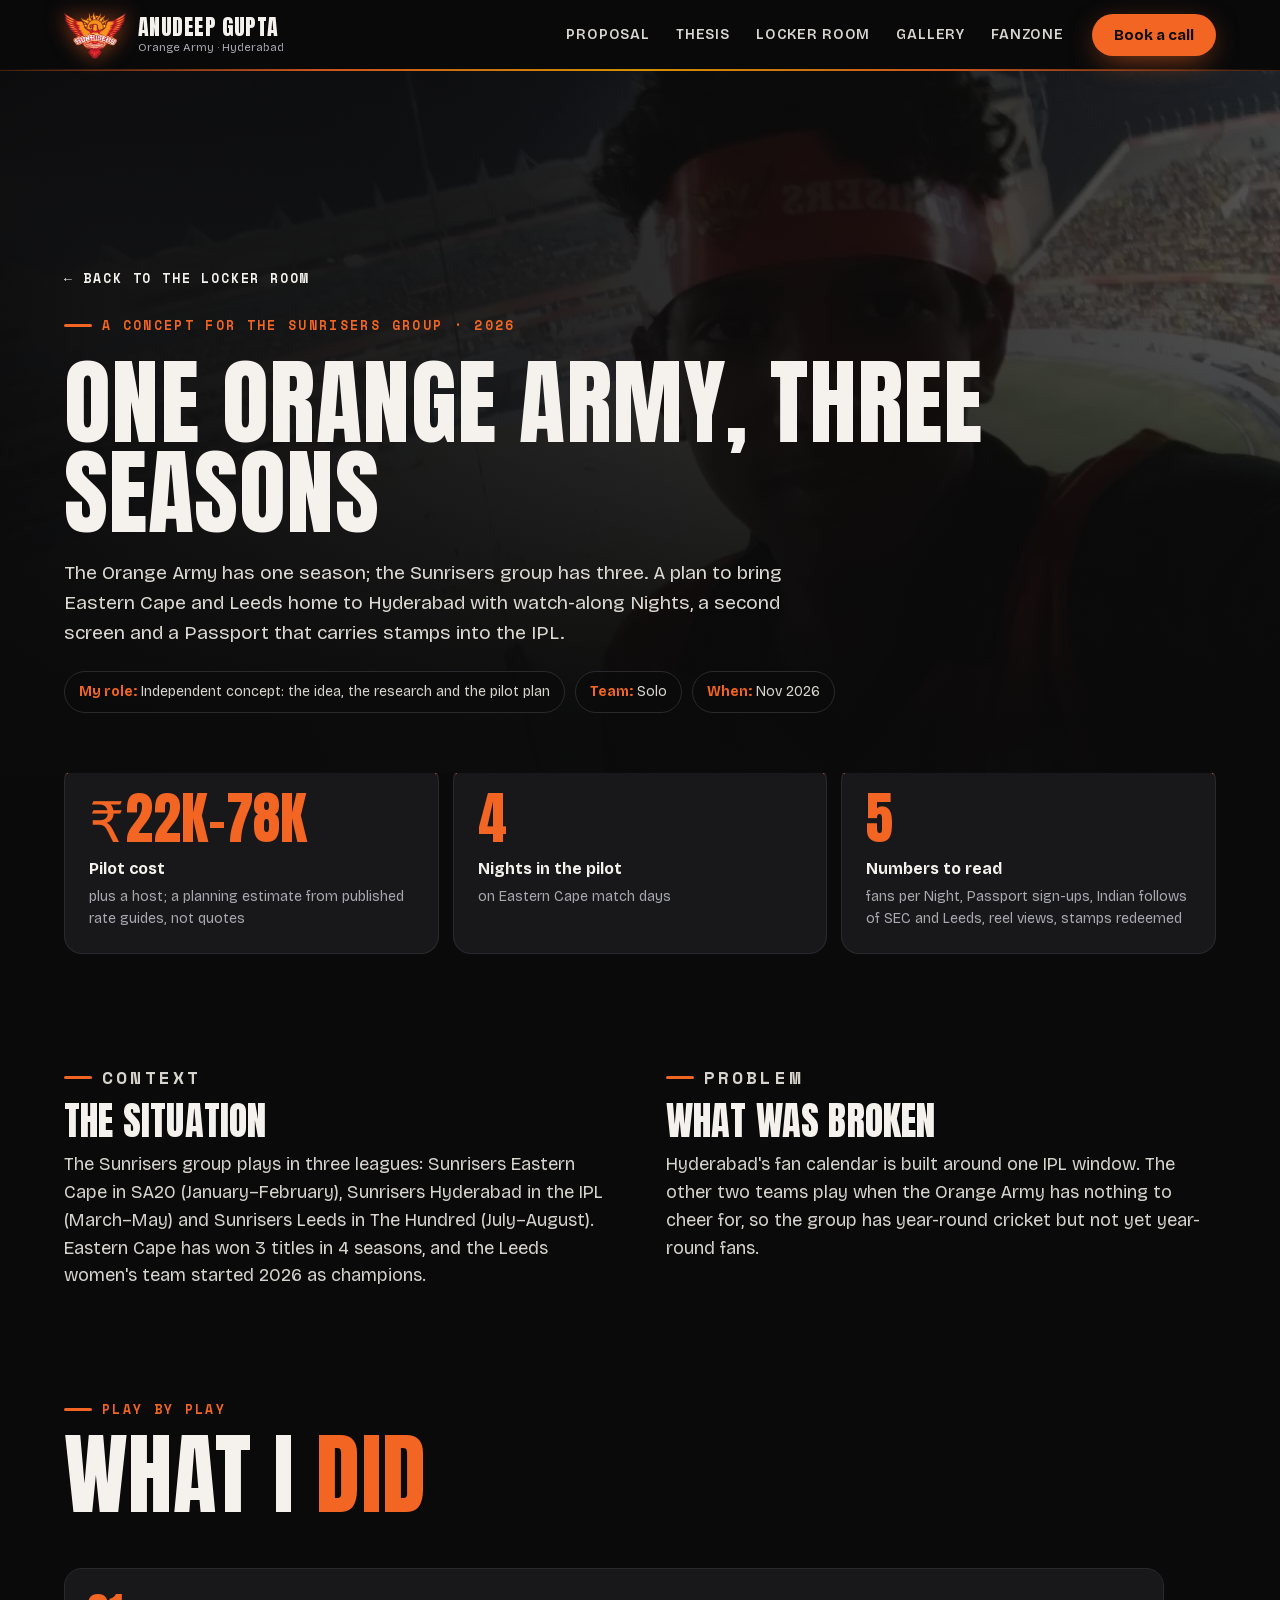
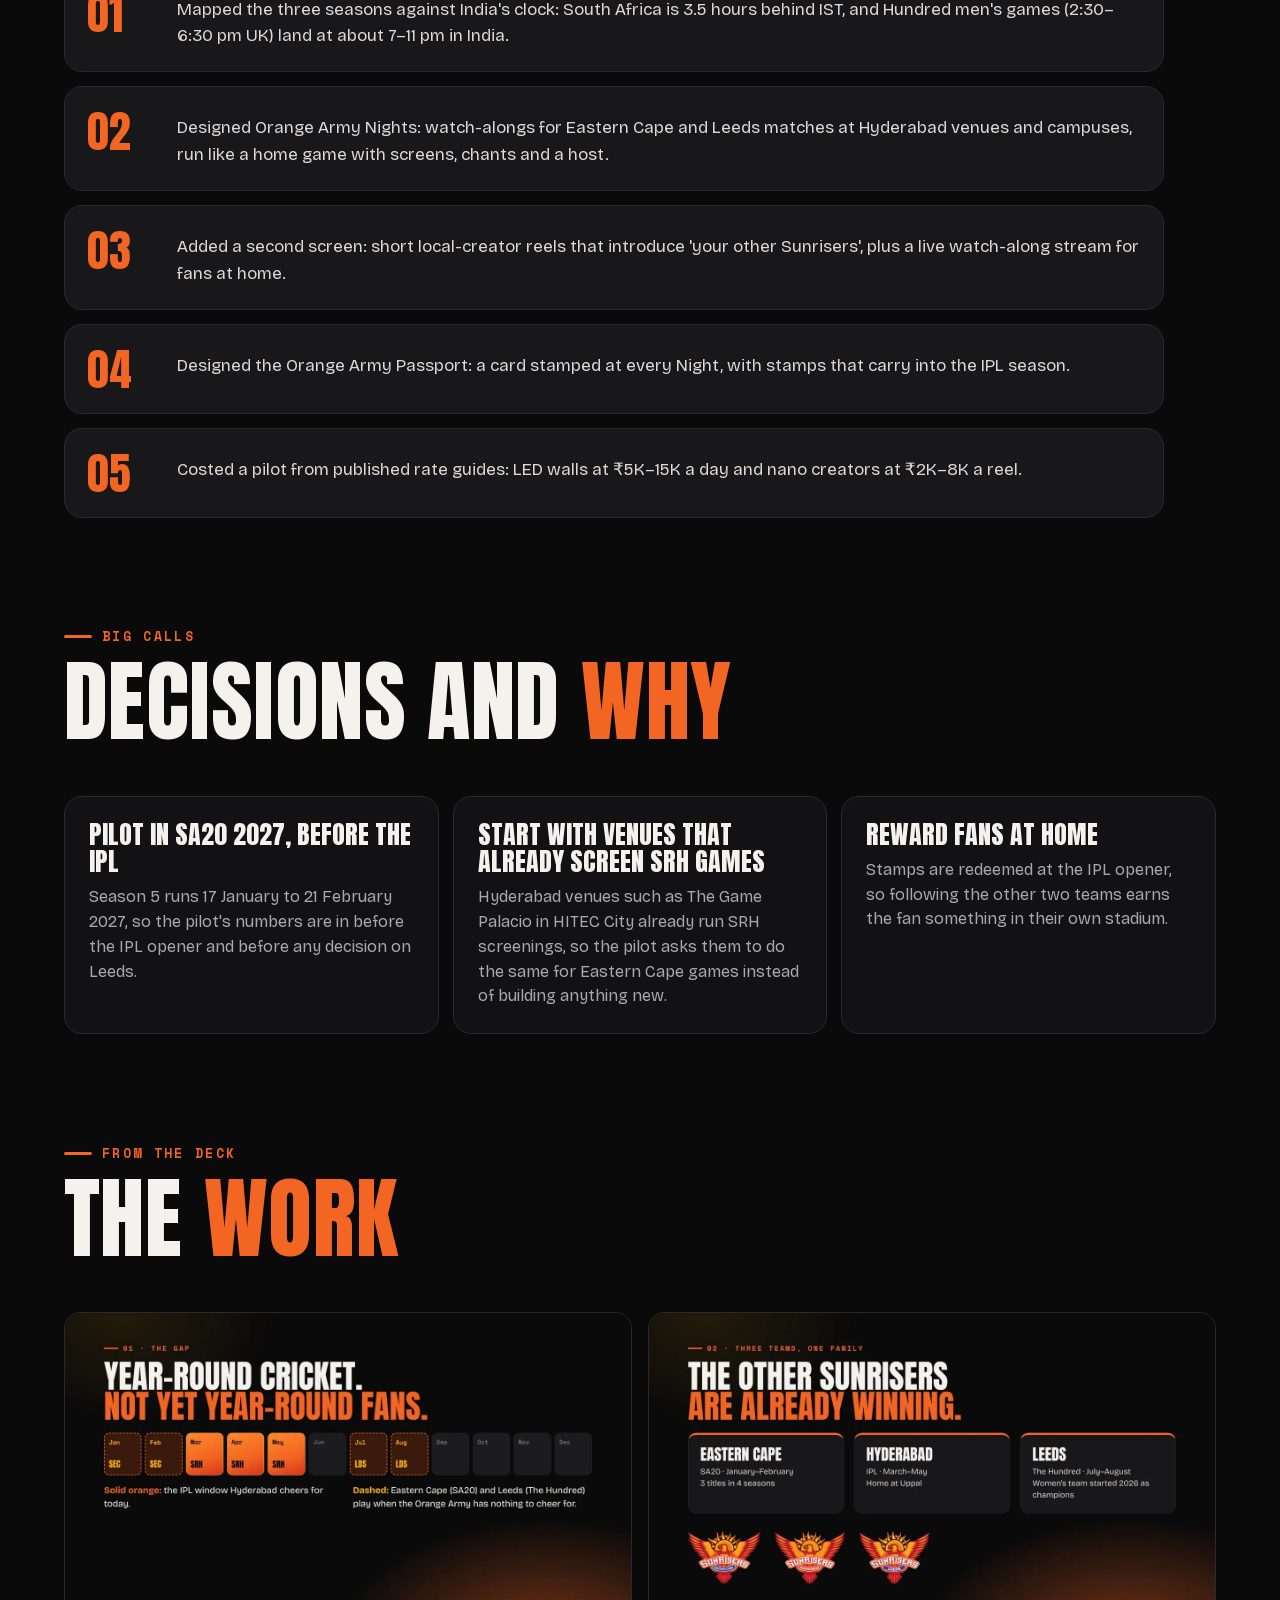
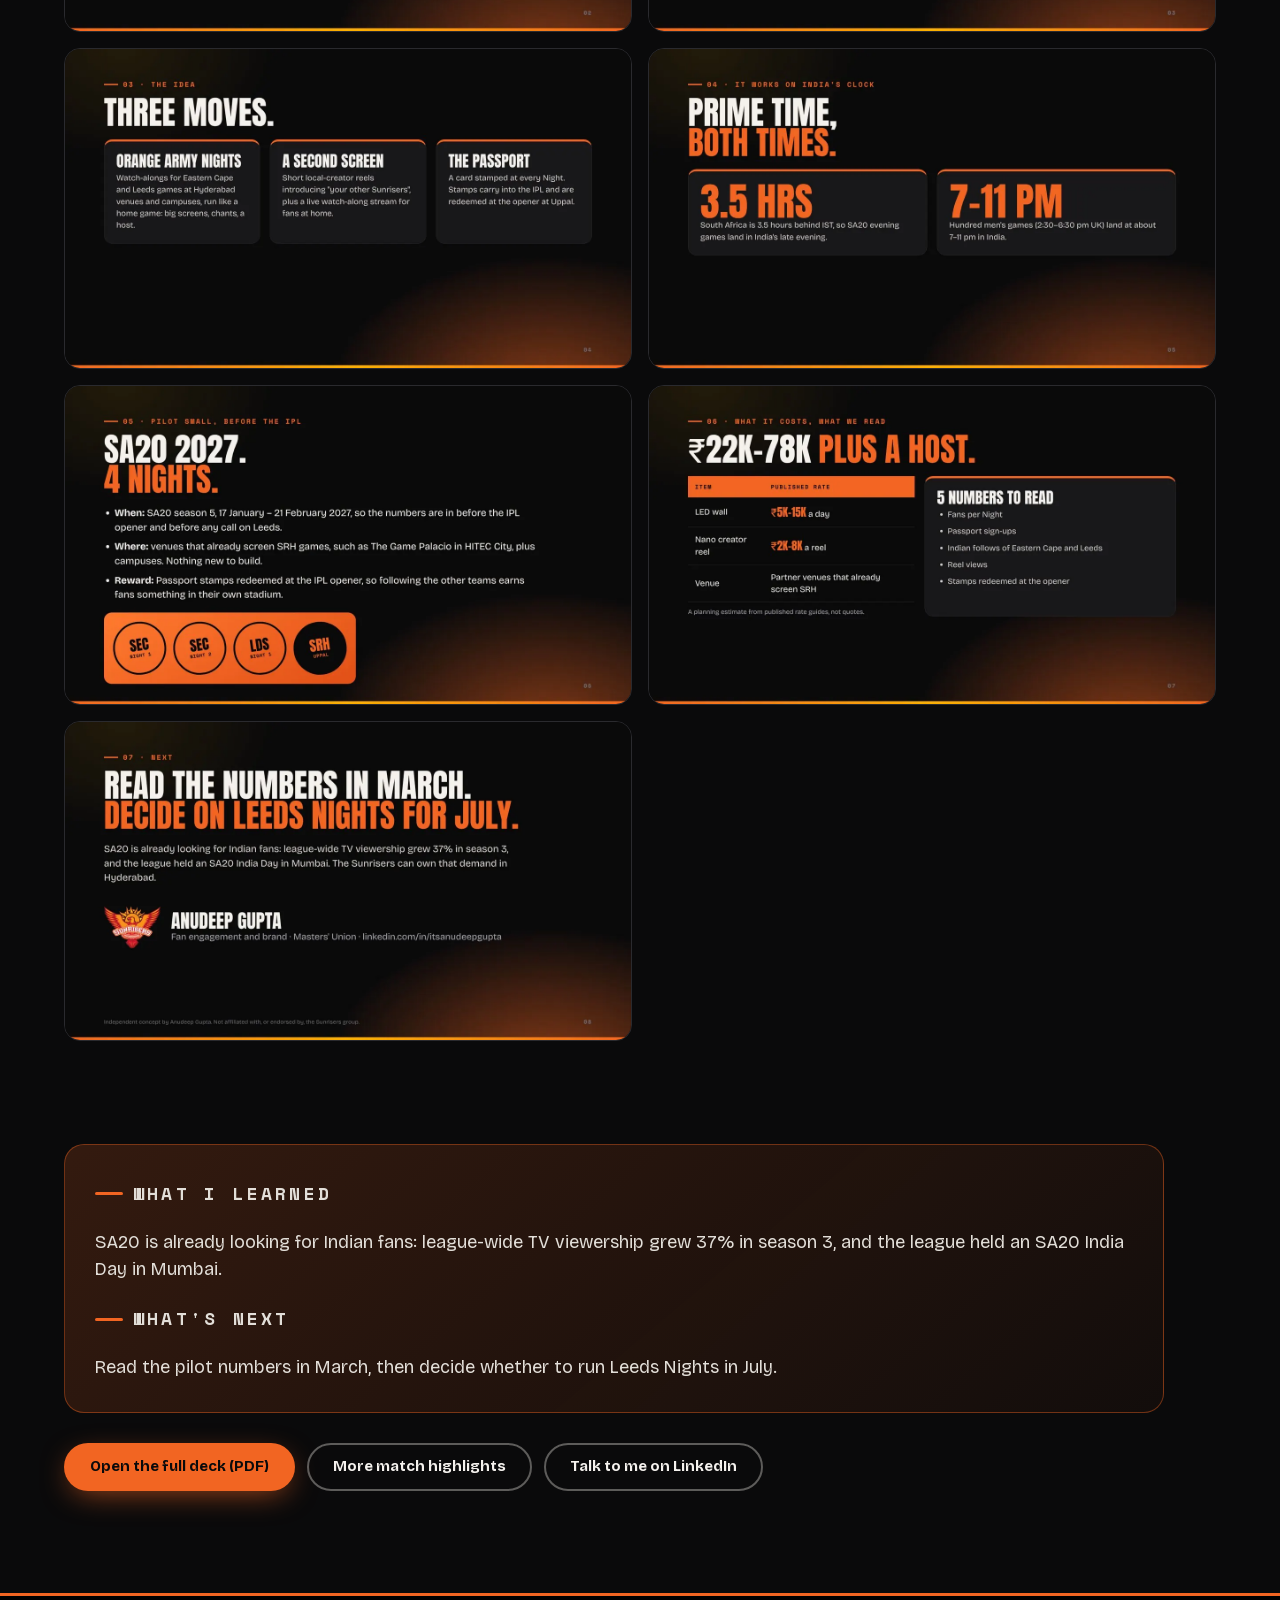
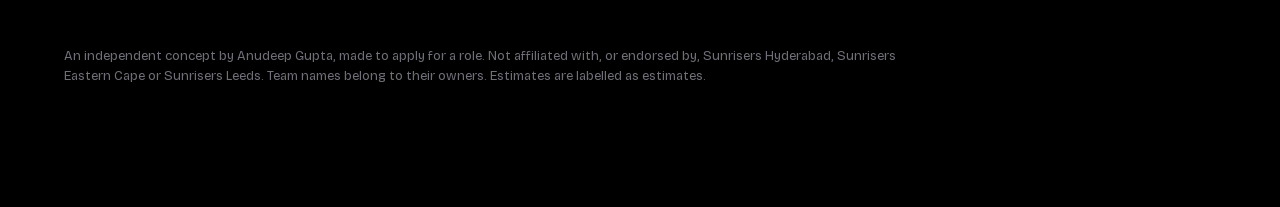
==== srh/case.html @ 2744fe69 "Gallery: crop NIVIA photo; locker plates Intern gigs, Certs, Ventures Co-Authored-By: Claude Opus 5." ====
<!doctype html>
<html lang="en">
<head>
<meta charset="utf-8">
<meta name="viewport" content="width=device-width, initial-scale=1">
<title>Case · Anudeep Gupta</title>
<meta name="robots" content="noindex, nofollow">
<link rel="icon" href="media/logos/favicon.ico" sizes="any">
<link rel="icon" type="image/png" sizes="32x32" href="media/logos/favicon-32.png">
<link rel="apple-touch-icon" href="media/logos/apple-touch-icon.png">
<meta name="theme-color" content="#0a0a0b">
<link rel="preload" href="fonts/anton-latin.woff2" as="font" type="font/woff2" crossorigin>
<link rel="stylesheet" href="fonts/fonts.css">
<link rel="stylesheet" href="v3.css?v=1795715546">
<style>
.c-hero{position:relative;min-height:78svh;display:flex;align-items:flex-end;padding:120px var(--pad) 60px;overflow:hidden;isolation:isolate}
.c-hero-img{position:absolute;inset:0;z-index:-2}
.c-hero-img img{width:100%;height:100%;object-fit:cover}
.c-hero::before{content:"";position:absolute;inset:0;z-index:-1;background:linear-gradient(180deg,rgba(10,10,11,.55),rgba(10,10,11,.6) 40%,rgba(10,10,11,.97) 92%),linear-gradient(90deg,rgba(10,10,11,.95),rgba(10,10,11,.6) 60%,rgba(10,10,11,.3))}
.c-back{display:flex;width:max-content;align-items:center;gap:8px;margin-bottom:24px;font:700 13px/1 var(--mono);letter-spacing:.14em;text-transform:uppercase;color:var(--tx);text-decoration:none}
.c-back:hover{color:var(--or)}
.c-hero h1{font-size:clamp(48px,7.4vw,120px);max-width:1150px;margin:10px 0 20px}
.c-sum{max-width:760px;font-size:clamp(17px,1.5vw,21px);color:#dcd8d2}
.c-meta{display:flex;flex-wrap:wrap;gap:10px;margin-top:24px}
.c-meta span{padding:9px 14px;border-radius:999px;background:rgba(10,10,11,.7);border:1px solid var(--line);font-size:14px;color:#d8d4ce}
.c-meta b{color:var(--or);font-weight:700}
.c-res{display:grid;grid-template-columns:repeat(auto-fit,minmax(220px,1fr));gap:14px;padding:0 var(--pad);margin-top:-10px}
.c-res div{padding:24px;border-radius:18px;background:var(--card);border:1px solid var(--line);border-top:4px solid var(--or)}
.c-res b{display:block;font:400 clamp(40px,4.4vw,64px)/1 var(--disp);color:var(--or)}
.c-res strong{display:block;margin-top:10px;font-size:16px}
.c-res span{display:block;margin-top:4px;font-size:14px;color:var(--mut)}
.c-two{display:grid;grid-template-columns:repeat(2,minmax(0,1fr));gap:clamp(24px,4vw,60px);max-width:1280px}
.c-two p{font-size:clamp(17px,1.4vw,20px);color:#d6d2cc;margin-top:12px}
.c-two h3,.c-block h3{font-size:clamp(30px,3vw,44px)}
.steps{list-style:none;padding:0;margin:0;display:grid;gap:14px;max-width:1100px;counter-reset:s}
.steps li{counter-increment:s;display:grid;grid-template-columns:72px 1fr;gap:18px;align-items:start;padding:22px;border-radius:18px;background:var(--card);border:1px solid var(--line)}
.steps li::before{content:counter(s,decimal-leading-zero);font:400 44px/1 var(--disp);color:var(--or)}
.steps li p{font-size:17px;color:#dcd8d2;padding-top:6px}
.decs{display:grid;grid-template-columns:repeat(auto-fit,minmax(280px,1fr));gap:14px;max-width:1280px}
.decs div{padding:24px;border-radius:18px;background:var(--bg2);border:1px solid var(--line)}
.decs b{display:block;font:400 26px/1.05 var(--disp);text-transform:uppercase;margin-bottom:10px;color:var(--tx)}
.decs p{color:var(--mut);font-size:16px}
.pages{display:grid;grid-template-columns:repeat(auto-fill,minmax(min(100%,560px),1fr));gap:16px;max-width:1400px}.pages a{display:block}.pages figure{transition:border-color .3s,transform .3s}.pages a:hover figure{border-color:#f26522;transform:translateY(-4px)}
.pages figure{margin:0;border-radius:16px;overflow:hidden;border:1px solid var(--line);background:#000}
.pages img{width:100%;height:auto}
.c-end{display:flex;flex-wrap:wrap;gap:12px;margin-top:30px}
.c-learn{max-width:1100px;padding:30px;border-radius:20px;background:linear-gradient(140deg,rgba(242,101,34,.18),rgba(242,101,34,.04));border:1px solid rgba(242,101,34,.4)}
.c-learn p{font-size:clamp(17px,1.4vw,20px);color:#e2ded8;margin-top:10px}
.c-learn p+.eyebrow{margin-top:26px}
@media (max-width:760px){.c-two{grid-template-columns:1fr}.steps li{grid-template-columns:1fr;gap:6px}.c-hero{padding-top:70px}}
</style>
</head>
<body class="ready">
<a class="skip" href="#main">Skip to content</a>
<header class="hd" id="hd">
  <a class="hd-brand" href="index.html" aria-label="Anudeep Gupta, home">
    <span class="hd-mark" aria-hidden="true"><img src="media/logos/srh-logo-sm.webp" alt="" width="180" height="135"></span>
    <span class="hd-name"><b>Anudeep Gupta</b><small>Orange Army · Hyderabad</small></span>
  </a>
  <nav class="hd-nav" id="hd-nav" aria-label="Sections"><a href="index.html#proposal">Proposal</a><a href="index.html#fixtures">Thesis</a><a href="index.html#room">Locker room</a><a href="index.html#gallery">Gallery</a><a href="index.html#fanzone">Fanzone</a></nav>
  <a class="btn btn-fire hd-cta" href="https://calendar.app.google/GHTx8vktZ8kw6CNe8" target="_blank" rel="noopener">Book a call</a>
  <button class="hd-menu" type="button" aria-expanded="false" aria-controls="hd-nav" aria-label="Open the menu"><i></i><i></i><i></i></button>
</header>
<main id="main">
  <section class="c-hero">
    <div class="c-hero-img"><img id="c-img" src="" alt=""></div>
    <div>
      <a class="c-back" href="index.html#room">← Back to the locker room</a>
      <p class="eyebrow" id="c-kicker"></p>
      <h1 id="c-title"></h1>
      <p class="c-sum" id="c-sum"></p>
      <div class="c-meta" id="c-meta"></div>
    </div>
  </section>
  <div class="c-res" id="c-res"></div>
  <section class="sec"><div class="c-two">
    <div data-reveal><p class="eyebrow">Context</p><h3>The situation</h3><p id="c-context"></p></div>
    <div data-reveal><p class="eyebrow">Problem</p><h3>What was broken</h3><p id="c-problem"></p></div>
  </div></section>
  <section class="sec" style="padding-top:0"><header class="sec-head"><p class="eyebrow">Play by play</p><h2>What I <span class="fire">did</span></h2></header><ol class="steps" id="c-steps"></ol></section>
  <section class="sec" style="padding-top:0"><header class="sec-head"><p class="eyebrow">Big calls</p><h2>Decisions and <span class="fire">why</span></h2></header><div class="decs" id="c-decs"></div></section>
  <section class="sec" id="c-pages-sec" style="padding-top:0"><header class="sec-head"><p class="eyebrow">From the deck</p><h2>The <span class="fire">work</span></h2></header><div class="pages" id="c-pages"></div></section>
  <section class="sec" style="padding-top:0">
    <div class="c-learn" data-reveal><p class="eyebrow">What I learned</p><p id="c-learned"></p><p class="eyebrow">What's next</p><p id="c-next"></p></div>
    <div class="c-end"><a class="btn btn-fire" id="c-pdf" href="#" target="_blank" rel="noopener" hidden>Open the full deck (PDF)</a><a class="btn btn-ghost" href="index.html#room">More match highlights</a><a class="btn btn-ghost" href="https://www.linkedin.com/in/itsanudeepgupta/" target="_blank" rel="noopener">Talk to me on LinkedIn</a></div>
  </section>
</main>
<footer class="ft"><p class="ft-note">An independent concept by Anudeep Gupta, made to apply for a role. Not affiliated with, or endorsed by, Sunrisers Hyderabad, Sunrisers Eastern Cape or Sunrisers Leeds. Team names belong to their owners. Estimates are labelled as estimates.</p></footer>
<script>
(function(){
  'use strict';
  var esc=function(s){return String(s==null?'':s).replace(/[&<>"']/g,function(c){return{'&':'&amp;','<':'&lt;','>':'&gt;','"':'&quot;',"'":'&#39;'}[c];});};
  var $=function(id){return document.getElementById(id);};
  var PDF={'one-orange-army':'media/docs/one-orange-army.pdf','nivia-india-jersey':'media/docs/nivia-gtm.pdf','gostops-off-season':'media/docs/gostops-gtm.pdf'};
  var slug=new URLSearchParams(location.search).get('p')||'one-orange-army';
  var mb=document.querySelector('.hd-menu'),nav=$('hd-nav');
  mb.addEventListener('click',function(){var o=nav.classList.toggle('open');mb.setAttribute('aria-expanded',String(o));});
  fetch('content/portfolio.json').then(function(r){return r.json();}).then(function(d){
    var p=(d.projects||[]).filter(function(x){return x.slug===slug;})[0],pg=(d.project_pages||{})[slug];
    if(!p||!pg){location.replace('index.html#room');return;}
    document.title=p.title+' · Anudeep Gupta';
    $('c-img').src='media/'+p.thumbnail;
    $('c-kicker').textContent=p.org+' · '+p.year;
    $('c-title').textContent=p.title;
    $('c-sum').textContent=p.summary;
    $('c-meta').innerHTML=[['My role',pg.my_role||p.role],['Team',p.team],['When',pg.dates||p.duration]].filter(function(m){return m[1];}).map(function(m){return '<span><b>'+esc(m[0])+':</b> '+esc(m[1])+'</span>';}).join('');
    $('c-res').innerHTML=(pg.results||[]).map(function(r){return '<div data-reveal><b>'+esc(r.value)+'</b><strong>'+esc(r.metric)+'</strong><span>'+esc(r.note||'')+'</span></div>';}).join('');
    $('c-context').textContent=pg.context;$('c-problem').textContent=pg.problem;
    $('c-steps').innerHTML=(pg.what_i_did||[]).map(function(s){return '<li data-reveal><p>'+esc(s)+'</p></li>';}).join('');
    $('c-decs').innerHTML=(pg.decisions||[]).map(function(x){return '<div data-reveal><b>'+esc(x.choice)+'</b><p>'+esc(x.why)+'</p></div>';}).join('');
    var imgs=(pg.images||[]).slice(1).filter(function(i){return i.indexOf('kit/')<0;});
    if(imgs.length)$('c-pages').innerHTML=imgs.map(function(i){return '<a href="media/'+i+'" target="_blank" rel="noopener" aria-label="Open this page full size"><figure data-reveal><img src="media/'+i+'" alt="A page from the '+esc(p.title)+' work" loading="lazy"></figure></a>';}).join('');
    else $('c-pages-sec').hidden=true;
    $('c-learned').textContent=pg.learned||'';$('c-next').textContent=pg.next||'';
    if(PDF[slug]){$('c-pdf').href=PDF[slug];$('c-pdf').hidden=false;}
    var els=[].slice.call(document.querySelectorAll('[data-reveal]'));
    if('IntersectionObserver' in window){var o=new IntersectionObserver(function(es){es.forEach(function(e){if(e.isIntersecting){e.target.classList.add('in');o.unobserve(e.target);}});},{threshold:.12});els.forEach(function(e){o.observe(e);});}
    else els.forEach(function(e){e.classList.add('in');});
  }).catch(function(){location.replace('index.html#room');});
})();
</script>
</body>
</html>
---- srh/fonts/fonts.css ----
/* Fonts copied from the reference sites' _ext/ folders (latin subsets only).
   Anton, Roboto Flex (variable wght 100-1000, wdth 25-151), Space Mono: blotter/_ext
   Bricolage Grotesque (variable), Fraunces italic (variable): presswork/_ext
   Gaegu 700 (handwriting): scruff-and-co/_ext */
@font-face{font-family:'Anton';font-style:normal;font-weight:400;font-display:swap;src:url(anton-latin.woff2) format('woff2');unicode-range:U+0000-00FF,U+0131,U+0152-0153,U+02BB-02BC,U+02C6,U+02DA,U+02DC,U+0304,U+0308,U+0329,U+2000-206F,U+20AC,U+2122,U+2191,U+2193,U+2212,U+2215,U+FEFF,U+FFFD}
@font-face{font-family:'Space Mono';font-style:normal;font-weight:400;font-display:swap;src:url(spacemono-400-latin.woff2) format('woff2')}
@font-face{font-family:'Space Mono';font-style:normal;font-weight:700;font-display:swap;src:url(spacemono-700-latin.woff2) format('woff2')}
@font-face{font-family:'Bricolage Grotesque';font-style:normal;font-weight:300 800;font-stretch:75% 100%;font-display:swap;src:url(bricolage-latin-var.woff2) format('woff2')}
---- srh/v3.css ----
/* ==========================================================================
   v3: official-site structure + match-night energy.
   Black, SRH orange, floodlights, embers. Full-colour photos.
   ========================================================================== */
:root{
  --bg:#0a0a0b; --bg2:#121214; --card:#18181b; --line:#2a2a2e;
  --or:#f26522; --fire:#ff8a2a; --gold:#ffb000; --red:#d8341b;
  --tx:#f5f2ee; --mut:#a8a8b0; --dim:#6f6f78;
  --disp:'Anton',Impact,'Arial Narrow',sans-serif;
  --body:'Bricolage Grotesque',system-ui,-apple-system,'Segoe UI',sans-serif;
  --mono:'Space Mono',ui-monospace,monospace;
  --pad:clamp(16px,5vw,72px);
  --ease:cubic-bezier(.2,.8,.2,1);
}
*,*::before,*::after{box-sizing:border-box}
html{-webkit-text-size-adjust:100%;scroll-padding-top:84px}
html.lenis,html.lenis body{height:auto}
.lenis.lenis-smooth{scroll-behavior:auto!important}
body{margin:0;background:var(--bg);color:var(--tx);font:400 17px/1.55 var(--body);overflow-x:clip;-webkit-font-smoothing:antialiased}
img,video,svg{display:block;max-width:100%}
a{color:inherit}
button{font:inherit;color:inherit}
h1,h2,h3{margin:0;font-family:var(--disp);font-weight:400;text-transform:uppercase;line-height:.95;letter-spacing:.005em}
p{margin:0}
.mono{font-family:var(--mono);font-size:12px;letter-spacing:.14em;text-transform:uppercase}
.fire{color:var(--or)}
.skip{position:absolute;left:-999px;top:8px;z-index:200;background:var(--or);color:#000;padding:10px 16px;border-radius:8px}
.skip:focus{left:8px}
:focus-visible{outline:3px solid var(--gold);outline-offset:3px;border-radius:6px}

/* ---------- buttons ---------- */
.btn{display:inline-flex;align-items:center;justify-content:center;gap:8px;min-height:48px;padding:0 24px;border-radius:999px;font:700 15px/1 var(--body);text-decoration:none;cursor:pointer;border:2px solid transparent;transition:transform .25s var(--ease),background .25s,box-shadow .25s,color .25s;white-space:nowrap}
.btn:hover{transform:translateY(-2px)}
.btn-fire{background:var(--or);color:#0a0a0b;box-shadow:0 8px 30px -8px rgba(242,101,34,.7)}
.btn-fire:hover{background:var(--fire);box-shadow:0 12px 40px -6px rgba(255,138,42,.85)}
.btn-ghost{background:transparent;border-color:rgba(245,242,238,.35);color:var(--tx)}
.btn-ghost:hover{border-color:var(--or);color:var(--or)}

/* ---------- top strip + header ---------- */
.strip{position:relative;z-index:60;background:#000;color:var(--mut);font-size:12.5px;text-align:center;padding:7px var(--pad);border-bottom:1px solid #1d1d20}
.hd{position:sticky;top:0;z-index:50;display:flex;align-items:center;gap:28px;padding:12px var(--pad);background:rgba(10,10,11,.72);backdrop-filter:blur(14px);-webkit-backdrop-filter:blur(14px);border-bottom:1px solid rgba(242,101,34,.25)}
.hd::after{content:"";position:absolute;left:0;right:0;bottom:-1px;height:2px;background:linear-gradient(90deg,transparent,var(--or),var(--gold),var(--or),transparent);opacity:.8}
.hd-brand{display:flex;align-items:center;gap:12px;text-decoration:none;margin-right:auto}
.hd-mark{width:44px;height:44px;border-radius:50%;background:var(--or);color:#0a0a0b;display:grid;place-items:center;box-shadow:0 0 0 3px rgba(242,101,34,.25),0 0 24px rgba(242,101,34,.55);flex:none}
.hd-mark svg{width:26px;height:26px}
.hd-name{display:flex;flex-direction:column;line-height:1.05}
.hd-name b{font:400 22px/1 var(--disp);text-transform:uppercase;letter-spacing:.02em}
.hd-name small{font-size:11.5px;color:var(--mut);margin-top:3px}
.hd-nav{display:flex;gap:26px}
.hd-nav a{font:600 14px/1 var(--body);text-transform:uppercase;letter-spacing:.06em;text-decoration:none;color:#d9d6d1;position:relative;padding:8px 0}
.hd-nav a::after{content:"";position:absolute;left:0;right:100%;bottom:0;height:2px;background:var(--or);transition:right .3s var(--ease)}
.hd-nav a:hover,.hd-nav a.on{color:var(--tx)}
.hd-nav a:hover::after,.hd-nav a.on::after{right:0}
.hd-cta{min-height:42px;padding:0 20px}
.hd-menu{display:none;width:44px;height:44px;border:1px solid var(--line);border-radius:12px;background:transparent;cursor:pointer;flex-direction:column;align-items:center;justify-content:center;gap:5px}
.hd-menu i{display:block;width:18px;height:2px;background:var(--tx);transition:transform .3s}
.hd-menu[aria-expanded=true] i:nth-child(1){transform:translateY(7px) rotate(45deg)}
.hd-menu[aria-expanded=true] i:nth-child(2){opacity:0}
.hd-menu[aria-expanded=true] i:nth-child(3){transform:translateY(-7px) rotate(-45deg)}

/* ---------- HERO ---------- */
.hero{position:relative;min-height:calc(100svh - 104px);min-height:max(640px,calc(100svh - 104px));overflow:hidden;isolation:isolate;display:flex;align-items:center;padding:40px var(--pad) 110px}
.hero-heat{position:absolute;inset:0;z-index:-4;background:
  radial-gradient(60% 70% at 78% 105%,rgba(242,101,34,.95),rgba(216,52,27,.55) 35%,rgba(10,10,11,0) 70%),
  radial-gradient(40% 50% at 70% 40%,rgba(255,176,0,.16),transparent 70%),
  linear-gradient(180deg,#060607,#0a0a0b 60%,#1a0a04);opacity:0;transition:opacity 1.2s ease .5s}
.hero-shards{position:absolute;right:0;top:0;height:100%;width:62%;z-index:-3;fill:rgba(242,101,34,.14);opacity:0;transition:opacity 1s ease .9s}
.ready .hero-heat,.ready .hero-shards{opacity:1}
.lights{position:absolute;inset:0;z-index:-2;pointer-events:none}
.beam{position:absolute;top:-10%;width:34vw;height:120%;transform-origin:50% 0;background:linear-gradient(180deg,rgba(255,244,220,.32),rgba(255,214,160,.08) 45%,transparent 75%);clip-path:polygon(46% 0,54% 0,100% 100%,0 100%);mix-blend-mode:screen;opacity:0;filter:blur(2px)}
.beam::before{content:"";position:absolute;left:50%;top:6%;width:18px;height:18px;margin-left:-9px;border-radius:50%;background:#fff6e0;box-shadow:0 0 30px 12px rgba(255,236,190,.8)}
.b1{left:-8%;transform:rotate(-24deg)}.b2{left:18%;transform:rotate(-9deg)}.b3{right:20%;transform:rotate(10deg)}.b4{right:-8%;transform:rotate(24deg)}
.ready .beam{animation:flick 1.1s steps(1) forwards,sway 9s ease-in-out 1.2s infinite alternate}
.ready .b2{animation-delay:.18s,1.4s}.ready .b3{animation-delay:.32s,1.6s}.ready .b4{animation-delay:.1s,1.3s}
@keyframes flick{0%{opacity:0}12%{opacity:.9}20%{opacity:.1}34%{opacity:1}46%{opacity:.3}60%,100%{opacity:.85}}
@keyframes sway{from{rotate:0deg}to{rotate:3deg}}
.embers{position:absolute;inset:0;width:100%;height:100%;z-index:-1;pointer-events:none}
.hero-word{position:absolute;right:-1vw;top:50%;transform:translateY(-52%);z-index:-1;display:flex;flex-direction:column;align-items:flex-end;font:400 clamp(110px,19vw,330px)/.8 var(--disp);color:transparent;-webkit-text-stroke:2px rgba(242,101,34,.38);pointer-events:none;user-select:none;letter-spacing:-.01em;opacity:0;transition:opacity 1s ease 1s}
.ready .hero-word{opacity:1}
.hero-word span:last-child{-webkit-text-stroke-color:rgba(255,176,0,.3)}
.hero-me{position:absolute;right:max(2vw,calc(50% - 680px));bottom:0;height:min(92%,880px);width:auto;z-index:0;filter:drop-shadow(0 0 40px rgba(242,101,34,.45)) drop-shadow(0 30px 40px rgba(0,0,0,.6));transform:translateY(40px);opacity:0;transition:transform 1.1s var(--ease) 1s,opacity .9s ease 1s;will-change:transform}
.ready .hero-me{transform:translateY(0);opacity:1}
.hero-copy{position:relative;z-index:2;max-width:min(760px,58vw)}
.tag{display:inline-flex;align-items:center;gap:10px;padding:8px 14px;border-radius:999px;background:rgba(242,101,34,.14);border:1px solid rgba(242,101,34,.55);font:700 12px/1 var(--mono);letter-spacing:.16em;text-transform:uppercase;color:var(--fire)}
.live{width:9px;height:9px;border-radius:50%;background:#ff3b2f;box-shadow:0 0 0 0 rgba(255,59,47,.7);animation:pulse 1.6s infinite;display:inline-block;flex:none}
@keyframes pulse{70%{box-shadow:0 0 0 10px rgba(255,59,47,0)}100%{box-shadow:0 0 0 0 rgba(255,59,47,0)}}
.hero h1{margin:22px 0 18px;display:flex;flex-direction:column}
.h1-a{font-size:clamp(28px,3.6vw,54px);color:var(--tx)}
.h1-b{font-size:clamp(70px,10.5vw,176px);line-height:.86;color:var(--or);text-shadow:0 0 40px rgba(242,101,34,.35)}
.h1-b em{font-style:normal;color:var(--tx);text-shadow:none}
.hero-sub{max-width:520px;font-size:clamp(17px,1.5vw,20px);color:#dcd8d2}
.hero-sub b{color:var(--tx)}
.hero-btns{display:flex;flex-wrap:wrap;gap:12px;margin-top:28px}
.intro .hero-copy>*{opacity:0;transform:translateY(24px)}
.ready .hero-copy>*{opacity:1;transform:none;transition:opacity .7s ease,transform .8s var(--ease)}
.ready .hero-copy>:nth-child(1){transition-delay:1.3s}.ready .hero-copy>:nth-child(2){transition-delay:1.45s}.ready .hero-copy>:nth-child(3){transition-delay:1.65s}.ready .hero-copy>:nth-child(4){transition-delay:1.8s}
.ready .h1-b{animation:slam .9s var(--ease) 1.45s both}
@keyframes slam{0%{transform:scale(1.35);filter:blur(10px);opacity:0}60%{transform:scale(.97);filter:blur(0);opacity:1}100%{transform:scale(1)}}
.h1-b{transform-origin:0 60%}
.scroll-cue{position:absolute;left:var(--pad);bottom:72px;display:flex;align-items:center;gap:10px;font:700 12px/1 var(--mono);letter-spacing:.16em;text-transform:uppercase;text-decoration:none;color:var(--mut)}
.scroll-cue i{width:22px;height:34px;border:2px solid var(--mut);border-radius:12px;position:relative}
.scroll-cue i::after{content:"";position:absolute;left:50%;top:6px;width:4px;height:7px;margin-left:-2px;border-radius:2px;background:var(--or);animation:wheel 1.6s infinite}
@keyframes wheel{to{transform:translateY(12px);opacity:0}}
.ticker{position:absolute;left:0;right:0;bottom:0;display:flex;align-items:stretch;height:52px;background:var(--or);color:#0a0a0b;z-index:3;border-top:2px solid var(--gold)}
.tk-live{display:flex;align-items:center;gap:8px;padding:0 18px;background:#0a0a0b;color:var(--tx);font:700 13px/1 var(--mono);letter-spacing:.16em;text-transform:uppercase;flex:none}
.tk-live i{width:9px;height:9px;border-radius:50%;background:#ff3b2f;animation:pulse 1.6s infinite}
.tk-win{overflow:hidden;flex:1;display:flex;align-items:center}
.tk-track{display:flex;width:max-content;animation:tick 48s linear infinite}
.tk-track span{display:inline-flex;align-items:center;gap:10px;padding:0 26px;font:400 20px/1 var(--disp);text-transform:uppercase;letter-spacing:.02em;white-space:nowrap}
.tk-track span small{font:600 13px/1 var(--body);text-transform:none;letter-spacing:0;opacity:.8}
.tk-track span::after{content:"";width:8px;height:8px;background:#0a0a0b;transform:rotate(45deg);margin-left:26px}
@keyframes tick{to{transform:translateX(-50%)}}

/* ---------- section scaffolding ---------- */
.sec{position:relative;padding:clamp(64px,8vw,112px) var(--pad)}
.sec-head{margin-bottom:clamp(32px,4vw,56px);max-width:1100px}
.sec-head.row{display:flex;align-items:flex-end;justify-content:space-between;gap:24px;max-width:none}
.sec-head.center{text-align:center;margin-left:auto;margin-right:auto}
.eyebrow{display:inline-flex;align-items:center;gap:10px;font:700 13px/1 var(--mono);letter-spacing:.18em;text-transform:uppercase;color:var(--or);margin-bottom:16px}
.eyebrow::before{content:"";width:28px;height:3px;background:var(--or);border-radius:2px}
.sec-head.center .eyebrow::after{content:"";width:28px;height:3px;background:var(--or);border-radius:2px}
.sec h2{font-size:clamp(46px,7vw,112px)}
.lede{margin-top:18px;max-width:640px;font-size:clamp(17px,1.4vw,20px);color:#cfcbc5}
[data-reveal]{opacity:0;transform:translateY(40px);transition:opacity .8s ease,transform .9s var(--ease)}
[data-reveal].in{opacity:1;transform:none}
.arrows{display:flex;gap:10px;flex:none}
.arw{width:54px;height:54px;border-radius:50%;border:2px solid var(--line);background:var(--card);cursor:pointer;font-size:20px;transition:background .2s,border-color .2s,color .2s}
.arw:hover{background:var(--or);border-color:var(--or);color:#0a0a0b}
.track{display:flex;gap:20px;overflow-x:auto;scroll-snap-type:x mandatory;scrollbar-width:none;padding:6px var(--pad) 26px;margin:0 calc(var(--pad) * -1)}
.track::-webkit-scrollbar{display:none}
.track>*{scroll-snap-align:start;flex:none}

/* ---------- WALK-OUT ---------- */
.walk{position:relative;background:radial-gradient(70% 60% at 30% 50%,rgba(242,101,34,.18),transparent 70%),var(--bg)}
.walk-pin{min-height:100svh;display:flex;flex-direction:column;justify-content:center;padding:96px var(--pad) 40px}
.walk-head{margin-bottom:28px}
.walk-head h2{font-size:clamp(40px,5.4vw,84px)}
.walk-stage{display:grid;grid-template-columns:minmax(0,0.9fr) minmax(0,1.1fr);gap:clamp(28px,5vw,80px);align-items:center}
.walk-frame{position:relative;aspect-ratio:3/4;max-height:66svh;width:100%;max-width:520px;justify-self:end;border-radius:22px;overflow:hidden;background:#000;box-shadow:0 0 0 2px rgba(242,101,34,.6),0 0 60px -10px rgba(242,101,34,.7),0 40px 80px -30px rgba(0,0,0,.9)}
.walk-shot{position:absolute;inset:0;clip-path:polygon(0 0,0 0,-30% 100%,-30% 100%);transition:clip-path .45s var(--ease)}
.walk-shot.on,.walk-shot.past{clip-path:polygon(0 0,130% 0,100% 100%,-30% 100%)}
.walk-shot img{width:100%;height:100%;object-fit:cover}
.walk-shot::after{content:"";position:absolute;inset:0;background:linear-gradient(180deg,transparent 55%,rgba(10,10,11,.85))}
.walk-num{position:absolute;right:16px;bottom:-6px;z-index:20;font:400 clamp(90px,10vw,150px)/1 var(--disp);color:var(--or);text-shadow:0 0 30px rgba(242,101,34,.6)}
.walk-flash{position:absolute;inset:0;z-index:19;background:linear-gradient(110deg,transparent 30%,rgba(255,220,170,.85) 50%,transparent 70%);transform:translateX(-120%);pointer-events:none}
.walk-flash.go{animation:flash .7s ease}
@keyframes flash{to{transform:translateX(120%)}}
.walk-copy{position:relative;min-height:340px}
.walk-ch{position:absolute;inset:0 0 auto 0;opacity:0;transform:translateY(20px);transition:opacity .3s ease,transform .4s var(--ease);pointer-events:none}
.walk-ch.on{opacity:1;transform:none;pointer-events:auto}
.walk-ch .mono{color:var(--or);margin-bottom:14px}
.walk-ch h3{font-size:clamp(40px,5vw,80px);margin-bottom:16px}
.walk-ch p.t{font-size:clamp(17px,1.4vw,20px);color:#d8d4ce;max-width:560px}
.nums{display:flex;flex-wrap:wrap;gap:12px;margin-top:22px}
.nums div{padding:14px 18px;border-radius:14px;background:var(--card);border:1px solid var(--line);min-width:130px}
.nums b{display:block;font:400 clamp(30px,3vw,44px)/1 var(--disp);color:var(--or)}
.nums span{display:block;margin-top:6px;font-size:14px;color:var(--mut);line-height:1.3}
.walk-bar{display:grid;grid-template-columns:repeat(5,1fr);gap:8px;margin-top:34px;max-width:620px}
.walk-bar i{height:6px;border-radius:3px;background:var(--line);overflow:hidden;position:relative}
.walk-bar i::after{content:"";position:absolute;inset:0;background:linear-gradient(90deg,var(--or),var(--gold));transform:scaleX(0);transform-origin:left;transition:transform .5s var(--ease)}
.walk-bar i.on::after{transform:scaleX(1)}
.walk.static .walk-ch{position:relative;opacity:1;transform:none;margin-bottom:40px}
.walk.static .walk-copy{min-height:0}

/* ---------- SQUAD ---------- */
.squad{background:linear-gradient(180deg,var(--bg),#100804 50%,var(--bg))}
.pcard{position:relative;width:clamp(250px,24vw,320px);aspect-ratio:3/4.4;border-radius:22px;overflow:hidden;background:linear-gradient(160deg,#2a1206,#120a06 55%,#0a0a0b);border:1px solid rgba(242,101,34,.35);cursor:pointer;text-align:left;padding:0;transform-style:preserve-3d;transition:transform .35s var(--ease),box-shadow .35s,border-color .35s;--rx:0deg;--ry:0deg;transform:perspective(900px) rotateX(var(--rx)) rotateY(var(--ry))}
.pcard:hover{box-shadow:0 30px 60px -20px rgba(242,101,34,.55);border-color:var(--or)}
.pcard img{position:absolute;inset:0;width:100%;height:100%;object-fit:cover;transition:transform .6s var(--ease)}
.pcard:hover img{transform:scale(1.05)}
.pcard::before{content:"";position:absolute;inset:0;z-index:1;background:linear-gradient(180deg,rgba(10,10,11,.15),transparent 30%,rgba(10,10,11,.4) 52%,rgba(10,10,11,.96) 82%)}
.pcard::after{content:"";position:absolute;inset:0;z-index:3;background:radial-gradient(300px circle at var(--gx,50%) var(--gy,0%),rgba(255,220,170,.22),transparent 60%);opacity:0;transition:opacity .3s;pointer-events:none}
.pcard:hover::after{opacity:1}
.pc-num{position:absolute;left:18px;top:12px;z-index:2;font:400 64px/1 var(--disp);color:var(--or);text-shadow:0 2px 20px rgba(0,0,0,.6)}
.pc-badge{position:absolute;right:16px;top:18px;z-index:2;min-width:44px;height:44px;padding:0 10px;border-radius:999px;background:var(--or);color:#0a0a0b;display:grid;place-items:center;font:700 13px/1 var(--mono);letter-spacing:.06em}
.pc-body{position:absolute;left:0;right:0;bottom:0;z-index:2;padding:20px}
.pc-role{font:700 12px/1 var(--mono);letter-spacing:.16em;text-transform:uppercase;color:var(--gold)}
.pc-name{display:block;margin:8px 0 6px;font:400 34px/.95 var(--disp);text-transform:uppercase}
.pc-line{font-size:15px;color:#d6d2cc;line-height:1.35}
.pc-more{display:inline-flex;align-items:center;gap:6px;margin-top:14px;font:700 13px/1 var(--body);color:var(--or);text-transform:uppercase;letter-spacing:.06em}
.pc-art{position:absolute;inset:0;display:grid;place-items:center;padding:40px 30px 160px;background:radial-gradient(60% 50% at 50% 35%,rgba(242,101,34,.35),transparent 70%),linear-gradient(160deg,#3a1708,#120a06)}
.pc-art svg{width:78%;height:auto}

/* ---------- MILESTONES ---------- */
.miles{overflow:hidden}
.miles-bg{position:absolute;inset:0;z-index:-1;background:linear-gradient(180deg,var(--bg),rgba(10,10,11,.7) 30%,rgba(10,10,11,.75) 70%,var(--bg)),linear-gradient(0deg,rgba(242,101,34,.35),rgba(242,101,34,.08)),url(media/photos/uppal-crowd.jpg) center/cover}
.miles-grid{display:grid;grid-template-columns:repeat(4,minmax(0,1fr));gap:16px;max-width:1280px;margin:0 auto}
.mile{padding:26px 22px;border-radius:18px;background:rgba(18,18,20,.82);border:1px solid var(--line);backdrop-filter:blur(6px);-webkit-backdrop-filter:blur(6px);transition:border-color .3s,transform .3s var(--ease)}
.mile:hover{border-color:var(--or);transform:translateY(-4px)}
.mile b{display:block;font:400 clamp(44px,4.6vw,72px)/1 var(--disp);color:var(--or)}
.mile span{display:block;margin-top:10px;font-size:16px;color:var(--tx);line-height:1.3}
.mile small{display:block;margin-top:6px;font:700 11px/1.3 var(--mono);letter-spacing:.12em;text-transform:uppercase;color:var(--mut)}

/* ---------- FIXTURES ---------- */
.fx{background:radial-gradient(60% 40% at 80% 0%,rgba(242,101,34,.14),transparent 70%),var(--bg)}
.year{max-width:1280px;padding:24px;border-radius:20px;background:var(--bg2);border:1px solid var(--line);margin-bottom:28px}
.year-top{display:flex;flex-wrap:wrap;align-items:center;justify-content:space-between;gap:14px;margin-bottom:18px}
.year-cap{color:var(--tx);font-size:13px}
.seg{display:inline-flex;padding:4px;border-radius:999px;background:#000;border:1px solid var(--line)}
.seg button{min-height:40px;padding:0 18px;border:0;border-radius:999px;background:transparent;color:var(--mut);font:700 14px/1 var(--body);cursor:pointer;transition:background .25s,color .25s}
.seg button.on{background:var(--or);color:#0a0a0b}
.months{display:grid;grid-template-columns:repeat(12,minmax(0,1fr));gap:6px}
.mo{position:relative;height:88px;border-radius:10px;background:#1c1c1f;border:1px solid #26262a;display:flex;flex-direction:column;justify-content:space-between;padding:8px;overflow:hidden;transition:background .5s,border-color .5s,box-shadow .5s}
.mo .m{font:700 12px/1 var(--mono);letter-spacing:.1em;color:var(--dim)}
.mo .t{font:400 15px/1 var(--disp);letter-spacing:.04em;color:#0a0a0b;opacity:0;transform:translateY(8px);transition:opacity .4s,transform .4s}
.mo.lit{background:linear-gradient(160deg,var(--fire),var(--or) 60%,var(--red));border-color:var(--gold);box-shadow:0 0 24px -4px rgba(242,101,34,.8)}
.mo.lit .m{color:#0a0a0b}
.mo.lit .t{opacity:1;transform:none}
.mo.dark{background:#141416}
.fixtures{display:grid;grid-template-columns:repeat(3,minmax(0,1fr));gap:18px;max-width:1280px}
.fixture{position:relative;display:flex;flex-direction:column;gap:16px;padding:26px;border-radius:20px;background:var(--card);border:1px solid var(--line);overflow:hidden;transition:border-color .3s}
.fixture:hover{border-color:var(--or)}
.fixture::before{content:"";position:absolute;left:0;top:0;bottom:0;width:4px;background:linear-gradient(var(--or),var(--gold))}
.fx-when{color:var(--gold)}
.fx-match{display:flex;align-items:center;gap:14px}
.roundel{flex:none;width:64px;height:64px;border-radius:50%;display:grid;place-items:center;font:400 20px/1 var(--disp);letter-spacing:.04em;background:#0a0a0b;color:var(--or);border:3px solid var(--or)}
.roundel.home{background:var(--or);color:#0a0a0b;box-shadow:0 0 30px -4px rgba(242,101,34,.8)}
.fx-match h3{font-size:28px}
.fx-match p{font-size:14px;color:var(--mut);margin-top:4px}
.fx-what{color:#d6d2cc;font-size:16px}
.fx-what b{color:var(--tx)}
.fx-status{align-self:flex-start;margin-top:auto;padding:6px 12px;border-radius:999px;font:700 12px/1 var(--mono);letter-spacing:.12em;text-transform:uppercase;background:rgba(242,101,34,.15);color:var(--fire);border:1px solid rgba(242,101,34,.5)}
.passport-row{display:grid;grid-template-columns:minmax(0,1fr) minmax(0,1fr);gap:clamp(24px,4vw,60px);align-items:center;max-width:1280px;margin-top:clamp(40px,6vw,80px)}
.passport{position:relative;padding:26px;border-radius:20px;background:linear-gradient(150deg,#ff7a2f,#e24f17 55%,#b8350f);color:#0a0a0b;box-shadow:0 30px 60px -24px rgba(242,101,34,.7);transform:rotate(-2deg)}
.passport::after{content:"";position:absolute;inset:10px;border:2px dashed rgba(10,10,11,.35);border-radius:14px;pointer-events:none}
.pp-head{display:flex;align-items:baseline;justify-content:space-between;margin-bottom:18px}
.pp-head b{font:400 clamp(40px,4.4vw,64px)/1 var(--disp);text-transform:uppercase}
.pp-stamps{display:grid;grid-template-columns:repeat(4,minmax(0,1fr));gap:10px}
.stamp{aspect-ratio:1;border-radius:50%;border:3px solid #0a0a0b;display:flex;flex-direction:column;align-items:center;justify-content:center;text-align:center;color:#0a0a0b;opacity:0;transform:scale(2.2) rotate(-14deg)}
.stamp b{font:400 clamp(20px,2.2vw,30px)/1 var(--disp)}
.stamp small{font:700 9px/1.15 var(--mono);letter-spacing:.06em;text-transform:uppercase;max-width:80%}
.stamp.s4{background:#0a0a0b;color:var(--or);border-color:#0a0a0b}
.passport.in .stamp{animation:stamp .5s cubic-bezier(.2,.8,.2,1) forwards}
.passport.in .s1{animation-delay:.2s}.passport.in .s2{animation-delay:.6s}.passport.in .s3{animation-delay:1s}.passport.in .s4{animation-delay:1.5s}
@keyframes stamp{0%{opacity:0;transform:scale(2.2) rotate(-14deg)}60%{opacity:1;transform:scale(.92) rotate(-8deg)}100%{opacity:1;transform:scale(1) rotate(-8deg)}}
.pp-foot{margin-top:18px;color:rgba(10,10,11,.75)}
.pilot h3{font-size:clamp(34px,3.6vw,52px);margin-bottom:18px}
.pilot-nums{list-style:none;margin:0 0 26px;padding:0;display:grid;gap:14px}
.pilot-nums li{display:grid;grid-template-columns:190px 1fr;gap:18px;align-items:baseline;padding-bottom:14px;border-bottom:1px solid var(--line)}
.pilot-nums b{font:400 clamp(30px,3vw,42px)/1 var(--disp);color:var(--or)}
.pilot-nums span{color:#d0ccc6;font-size:16px}

/* ---------- ORANGE VAULT ---------- */
.feature{display:grid;grid-template-columns:minmax(0,1.25fr) minmax(0,1fr);gap:clamp(24px,4vw,56px);align-items:center;margin-bottom:40px;padding:18px;border-radius:24px;background:var(--bg2);border:1px solid var(--line)}
.feature-vid{position:relative;border-radius:16px;overflow:hidden;aspect-ratio:16/9;background:#000}
.feature-vid video{width:100%;height:100%;object-fit:cover}
.vid-tag{position:absolute;left:14px;top:14px;display:inline-flex;align-items:center;gap:8px;padding:8px 12px;border-radius:999px;background:rgba(10,10,11,.75);color:var(--tx)}
.feature-copy{padding:10px 14px}
.feature-copy h3{font-size:clamp(34px,3.6vw,56px);margin-bottom:14px}
.feature-copy p{color:#d0ccc6}
.chips{list-style:none;padding:0;margin:20px 0 0;display:flex;flex-wrap:wrap;gap:10px}
.chips li{padding:10px 14px;border-radius:999px;background:#000;border:1px solid var(--line);font-size:15px;color:var(--mut)}
.chips b{font:400 20px/1 var(--disp);color:var(--or);margin-right:4px}
.news{width:clamp(270px,26vw,360px);border-radius:20px;overflow:hidden;background:var(--card);border:1px solid var(--line);display:flex;flex-direction:column;text-decoration:none;cursor:pointer;text-align:left;padding:0;transition:border-color .3s,transform .35s var(--ease),box-shadow .35s}
.news:hover{border-color:var(--or);transform:translateY(-6px);box-shadow:0 30px 50px -24px rgba(242,101,34,.5)}
.news-img{position:relative;aspect-ratio:16/10;overflow:hidden;background:#000}
.news-img img{width:100%;height:100%;object-fit:cover;transition:transform .6s var(--ease)}
.news:hover .news-img img{transform:scale(1.06)}
.news-type{position:absolute;left:12px;top:12px;padding:6px 10px;border-radius:999px;background:var(--or);color:#0a0a0b;font:700 11px/1 var(--mono);letter-spacing:.12em;text-transform:uppercase}
.news-body{padding:18px 18px 20px;display:flex;flex-direction:column;gap:10px;flex:1}
.news-body h3{font-size:26px;line-height:1}
.news-org{font:700 11px/1.3 var(--mono);letter-spacing:.12em;text-transform:uppercase;color:var(--mut)}
.news-res{display:flex;gap:10px;align-items:baseline}
.news-res b{font:400 30px/1 var(--disp);color:var(--or);flex:none}
.news-res span{font-size:14px;color:#cfcbc5;line-height:1.3}
.news-more{margin-top:auto;font:700 13px/1 var(--body);text-transform:uppercase;letter-spacing:.06em;color:var(--or)}

/* ---------- SCORECARD ---------- */
.table-wrap{max-width:1280px;overflow-x:auto;border-radius:20px;border:1px solid var(--line);background:var(--bg2)}
.table{width:100%;border-collapse:collapse;min-width:760px}
.table th,.table td{padding:18px 20px;text-align:left;border-bottom:1px solid var(--line);vertical-align:top;font-size:16px}
.table thead th{background:var(--or);color:#0a0a0b;font:700 12px/1 var(--mono);letter-spacing:.14em;text-transform:uppercase;border:0}
.table tbody th{font:400 22px/1.05 var(--disp);text-transform:uppercase;letter-spacing:.01em}
.table td:first-child{font:400 26px/1 var(--disp);color:var(--or);width:60px}
.table td{color:#d0ccc6}
.table td b{color:var(--or);font-weight:700}
.table tbody tr{transition:background .2s}
.table tbody tr:hover{background:rgba(242,101,34,.08)}
.table tbody tr:last-child th,.table tbody tr:last-child td{border-bottom:0}
.edu{display:grid;grid-template-columns:repeat(2,minmax(0,1fr));gap:16px;max-width:1280px;margin-top:16px}
.edu div{padding:20px 22px;border-radius:18px;background:var(--card);border:1px solid var(--line);display:flex;flex-direction:column;gap:6px}
.edu .mono{color:var(--gold)}
.edu b{font:400 24px/1.05 var(--disp);text-transform:uppercase}
.edu span{color:var(--mut);font-size:15px}

/* ---------- DRESSING ROOM ---------- */
.scene{position:relative;aspect-ratio:16/8.2;max-width:1400px;margin:0 auto;border-radius:24px;overflow:hidden;background:
  radial-gradient(60% 60% at var(--mx,50%) var(--my,30%),rgba(255,190,120,.18),transparent 60%),
  repeating-linear-gradient(90deg,#1c120c 0 120px,#22160e 120px 122px),
  #1c120c;border:1px solid #3a2414;box-shadow:inset 0 -120px 120px -40px rgba(0,0,0,.8)}
.scene-in{position:absolute;inset:0}
.scene-hint{display:none;text-align:center;color:var(--mut);margin-top:12px}
.scene-light{position:absolute;left:50%;top:0;width:60%;height:100%;transform:translateX(-50%);background:radial-gradient(50% 60% at 50% 0%,rgba(255,220,170,.22),transparent 70%);pointer-events:none}
.scene-shelf{position:absolute;left:4%;right:4%;top:33%;height:14px;border-radius:4px;background:linear-gradient(#6b4326,#3e2514);box-shadow:0 14px 20px -8px rgba(0,0,0,.7)}
.scene-bench{position:absolute;left:0;right:0;bottom:0;height:30%;background:linear-gradient(#5a3a22,#3a2414 18%,#24160c);border-top:6px solid #7a5032}
.scene-objs{position:absolute;inset:0}
.obj{position:absolute;display:block;padding:0;border:0;background:transparent;cursor:pointer;transform-origin:50% 100%;transition:transform .3s var(--ease),filter .3s}
.obj svg{width:100%;height:auto;filter:drop-shadow(0 10px 10px rgba(0,0,0,.55))}
.obj:hover,.obj:focus-visible{transform:translateY(-8px) scale(1.06);filter:drop-shadow(0 0 18px rgba(242,101,34,.8))}
.obj-tip{position:absolute;left:50%;bottom:calc(100% + 8px);transform:translate(-50%,6px);white-space:nowrap;padding:7px 11px;border-radius:999px;background:var(--or);color:#0a0a0b;font:700 12px/1 var(--body);opacity:0;transition:opacity .2s,transform .2s;pointer-events:none;z-index:5}
.obj.top .obj-tip{bottom:auto;top:calc(100% + 8px)}
.obj:hover .obj-tip,.obj:focus-visible .obj-tip{opacity:1;transform:translate(-50%,0)}
.obj.pulse::before{content:"";position:absolute;left:50%;top:50%;width:14px;height:14px;margin:-7px;border-radius:50%;background:var(--or);box-shadow:0 0 0 0 rgba(242,101,34,.7);animation:pulse 1.8s infinite;z-index:2;pointer-events:none}
.room-list{display:none;grid-template-columns:repeat(auto-fill,minmax(260px,1fr));gap:10px;max-width:1400px;margin:18px auto 0}
.room-list.on{display:grid}
.room-list button{display:flex;flex-direction:column;gap:6px;text-align:left;padding:16px 18px;border-radius:14px;background:var(--card);border:1px solid var(--line);cursor:pointer;transition:border-color .2s}
.room-list button:hover{border-color:var(--or)}
.room-list .mono{color:var(--or);font-size:11px}
.room-list b{font:400 22px/1.05 var(--disp);text-transform:uppercase}

/* ---------- GALLERY ---------- */
.gal-grid{display:grid;grid-auto-flow:dense;grid-template-columns:repeat(4,minmax(0,1fr));grid-auto-rows:320px;gap:14px;max-width:1400px}
.gal-grid figure{position:relative;margin:0;border-radius:16px;overflow:hidden;background:#000}
.gal-grid figure.tall{grid-row:span 2}
.gal-grid figure.wide{grid-column:span 2}
.gal-grid img{width:100%;height:100%;object-fit:cover;transition:transform .7s var(--ease)}
.gal-grid figure:hover img{transform:scale(1.06)}
.gal-grid figcaption{position:absolute;left:0;right:0;bottom:0;padding:30px 14px 12px;background:linear-gradient(transparent,rgba(10,10,11,.92));font-size:13.5px;line-height:1.3;color:#e6e2dc}
.quotes{display:grid;grid-template-columns:repeat(2,minmax(0,1fr));gap:16px;max-width:1400px;margin-top:clamp(40px,6vw,70px)}
.quote{margin:0;padding:30px;border-radius:20px;background:var(--card);border:1px solid var(--line);position:relative}
.quote::before{content:"“";position:absolute;right:22px;top:-10px;font:400 120px/1 var(--disp);color:var(--or);opacity:.5}
.quote blockquote{margin:0 0 20px;font-size:clamp(18px,1.6vw,22px);line-height:1.45}
.quote figcaption b{display:block;font:400 22px/1 var(--disp);text-transform:uppercase;color:var(--or)}
.quote figcaption span{display:block;margin-top:6px;color:var(--mut);font-size:14px}

/* ---------- PARTNERS ---------- */
.partners{padding-top:40px}
.logos{display:grid;grid-template-columns:repeat(4,minmax(0,1fr));gap:12px;max-width:1200px;margin:0 auto}
.logo{min-height:110px;border-radius:16px;background:var(--bg2);border:1px solid var(--line);display:flex;flex-direction:column;align-items:center;justify-content:center;gap:10px;padding:16px;text-align:center;transition:border-color .3s,background .3s}
.logo:hover{border-color:var(--or);background:#1a120d}
.logo img{height:40px;width:auto}
.logo span{font-size:13px;color:var(--mut);line-height:1.25}

/* ---------- FANZONE ---------- */
.fan{display:grid;grid-template-columns:minmax(0,.8fr) minmax(0,1.2fr);gap:clamp(30px,5vw,80px);align-items:center;background:radial-gradient(50% 60% at 20% 60%,rgba(242,101,34,.22),transparent 70%),linear-gradient(180deg,var(--bg),#140a05)}
.lot{max-width:440px;border-radius:22px;overflow:hidden;background:var(--or);color:#0a0a0b;box-shadow:0 40px 80px -30px rgba(242,101,34,.8);transform:rotate(-2deg)}
.lot-photo{position:relative;aspect-ratio:4/4.3;background:#c4480f}
.lot-photo img{width:100%;height:100%;object-fit:cover;object-position:50% 25%}
.lot-tag{position:absolute;left:14px;top:14px;padding:7px 10px;border-radius:8px;background:#0a0a0b;color:var(--or)}
.lot-body{padding:20px 22px 22px;display:flex;flex-direction:column;gap:4px}
.lot-name{font:400 42px/.95 var(--disp);text-transform:uppercase}
.lot-body>span{font-weight:700}
.lot-meta{display:grid;grid-template-columns:repeat(3,minmax(0,1fr));gap:8px;margin-top:12px;font-size:12px}
.lot-meta b{display:block;font-size:15px}
.fan h2{font-size:clamp(40px,5.4vw,86px);margin-bottom:24px}
.bids{list-style:none;padding:0;margin:0;display:grid;gap:10px}
.bids li{display:flex;align-items:center;gap:16px;padding:14px 18px;border-radius:14px;background:var(--card);border:1px solid var(--line);opacity:.15;transform:translateX(-16px);transition:opacity .5s,transform .5s var(--ease),border-color .5s}
.bids li.on{opacity:1;transform:none;border-color:rgba(242,101,34,.5)}
.bids li>span{flex:none;width:44px;height:44px;border-radius:50%;background:var(--or);color:#0a0a0b;display:grid;place-items:center;font:400 20px/1 var(--disp)}
.bids b{display:block;font:400 26px/1 var(--disp);text-transform:uppercase}
.bids small{display:block;margin-top:4px;font-size:14.5px;color:var(--mut)}
.sold-row{display:flex;align-items:center;gap:20px;flex-wrap:wrap;min-height:110px;margin:20px 0 12px}
.sold{display:inline-block;padding:8px 22px;border:5px solid var(--or);border-radius:10px;color:var(--or);font:400 64px/1 var(--disp);text-transform:uppercase;letter-spacing:.04em;opacity:0;transform:rotate(-8deg) scale(2.2)}
.sold.on{animation:stamp .55s cubic-bezier(.2,.8,.2,1) forwards}
.sold-text{font:400 26px/1.05 var(--disp);text-transform:uppercase;opacity:0;transition:opacity .5s .4s}
.sold-row.on .sold-text{opacity:1}
.fan-btns{display:flex;flex-wrap:wrap;gap:12px}

/* ---------- footer ---------- */
.ft{padding:50px var(--pad) 120px;background:#000;border-top:3px solid var(--or)}
.ft-top{display:flex;flex-wrap:wrap;gap:30px;align-items:flex-start;justify-content:space-between;margin-bottom:28px}
.ft-brand b{display:block;font:400 34px/1 var(--disp);text-transform:uppercase;color:var(--or)}
.ft-brand span{color:var(--mut);font-size:14px}
.ft-nav,.ft-soc{display:flex;flex-wrap:wrap;gap:8px 22px}
.ft-nav a,.ft-soc a{text-decoration:none;font-weight:600;font-size:15px;color:#d8d4ce;padding:6px 0}
.ft-nav a:hover,.ft-soc a:hover{color:var(--or)}
.ft-note{font-size:13px;color:var(--dim);max-width:860px}

/* ---------- case dialog ---------- */
dialog.case{width:min(880px,calc(100vw - 32px));max-height:calc(100svh - 40px);padding:0;border:1px solid rgba(242,101,34,.5);border-radius:22px;background:var(--bg2);color:var(--tx);overflow:auto}
dialog.case::backdrop{background:rgba(0,0,0,.75);backdrop-filter:blur(6px)}
dialog.case[open]{animation:pop .35s var(--ease)}
@keyframes pop{from{opacity:0;transform:translateY(20px) scale(.97)}}
.case-x{position:absolute;right:14px;top:14px;z-index:3;width:44px;height:44px;border-radius:50%;border:0;background:rgba(10,10,11,.8);color:var(--tx);font-size:26px;line-height:1;cursor:pointer}
.case-x:hover{background:var(--or);color:#0a0a0b}
.case-media{aspect-ratio:16/9;background:#000}
.case-media img,.case-media video{width:100%;height:100%;object-fit:cover}
.case-body{padding:28px 30px 32px}
.case-body h3{font-size:clamp(36px,4vw,56px);margin-bottom:14px}
.case-body>p{color:#d4d0ca}
.case-nums{margin:20px 0}
.case-nums{display:flex;flex-wrap:wrap;gap:12px}
.case-nums div{padding:14px 18px;border-radius:14px;background:var(--card);border:1px solid var(--line);min-width:130px}
.case-nums b{display:block;font:400 34px/1 var(--disp);color:var(--or)}
.case-nums span{display:block;margin-top:6px;font-size:14px;color:var(--mut)}
.case-role{font-size:15px;color:var(--gold)!important;margin-bottom:20px}

/* ---------- Hey Riser ---------- */
.bot{position:fixed;right:20px;bottom:20px;z-index:90;display:flex;flex-direction:column;align-items:flex-end;gap:12px}
.bot-btn{width:64px;height:64px;border-radius:50%;border:0;background:var(--or);color:#0a0a0b;cursor:pointer;display:grid;place-items:center;box-shadow:0 0 0 4px rgba(242,101,34,.25),0 12px 30px -6px rgba(242,101,34,.8);transition:transform .25s var(--ease)}
.bot-btn:hover{transform:scale(1.07) rotate(-6deg)}
.bot-btn svg{width:34px;height:34px}
.bot-teaser{max-width:240px;padding:12px 16px;border-radius:16px 16px 4px 16px;border:1px solid var(--or);background:var(--bg2);color:var(--tx);font:600 14px/1.3 var(--body);cursor:pointer;box-shadow:0 10px 30px rgba(0,0,0,.5);animation:pop .4s var(--ease) 2.6s both}
.bot-teaser.hide{display:none}
.bot-panel{display:none;width:min(380px,calc(100vw - 40px));height:min(540px,calc(100svh - 130px));flex-direction:column;border-radius:20px;overflow:hidden;background:#0a0a0b;border:1px solid #2a2a2e;box-shadow:0 30px 60px -10px rgba(0,0,0,.8)}
.bot.open .bot-panel{display:flex;animation:pop .3s var(--ease)}
.bot.open .bot-teaser{display:none}
.bot-head{display:flex;align-items:center;gap:12px;padding:14px 16px;background:var(--or);color:#0a0a0b}
.bot-av{width:40px;height:40px;border-radius:50%;background:#0a0a0b;color:var(--or);display:grid;place-items:center;flex:none}
.bot-av svg{width:26px;height:26px}
.bot-who{display:flex;flex-direction:column;line-height:1.1}
.bot-who b{font:400 20px/1 var(--disp);text-transform:uppercase}
.bot-who small{font-size:12px;font-weight:600}
.bot-x{margin-left:auto;width:40px;height:40px;border:0;border-radius:50%;background:transparent;font-size:26px;cursor:pointer;color:#0a0a0b}
.bot-msgs{flex:1;overflow-y:auto;display:flex;flex-direction:column;gap:10px;padding:16px}
.m{max-width:85%;padding:11px 14px;font-size:15px;line-height:1.45;animation:pop .3s var(--ease)}
.m.b{align-self:flex-start;background:#1c1c1f;border-radius:4px 16px 16px 16px}
.m.u{align-self:flex-end;background:var(--or);color:#0a0a0b;font-weight:600;border-radius:16px 4px 16px 16px}
.m a{display:block;margin-top:6px;font-weight:700;color:var(--fire)}
.bot-choices{display:flex;flex-wrap:wrap;gap:8px;padding:12px 16px 16px;border-top:1px solid #2a2a2e}
.bot-choices button{min-height:40px;padding:0 14px;border-radius:999px;border:1px solid var(--or);background:transparent;cursor:pointer;font:600 13.5px/1 var(--body)}
.bot-choices button:hover{background:var(--or);color:#0a0a0b}

/* ---------- responsive ---------- */
@media (max-width:1180px){
  .hd-nav{gap:18px}
  .hd-nav a{font-size:13px}
}
@media (max-width:1020px){
  .hd{gap:12px}
  .hd-menu{display:flex}
  .hd-nav{position:absolute;left:0;right:0;top:100%;flex-direction:column;gap:0;padding:8px var(--pad) 18px;background:rgba(10,10,11,.97);border-bottom:2px solid var(--or);display:none}
  .hd-nav.open{display:flex}
  .hd-nav a{font-size:18px;padding:14px 0;border-bottom:1px solid var(--line)}
  .miles-grid{grid-template-columns:repeat(2,minmax(0,1fr))}
  .fixtures{grid-template-columns:1fr}
  .passport-row,.feature,.fan{grid-template-columns:1fr}
  .lot{margin:0 auto}
  .gal-grid{grid-template-columns:repeat(2,minmax(0,1fr))}
}
@media (max-width:760px){
  body{font-size:16px}
  .strip{font-size:11px}
  .hd-cta{display:none}
  .hd-name b{font-size:19px}
  .hero{align-items:flex-start;padding-top:28px;min-height:max(720px,calc(100svh - 96px))}
  .hero-copy{max-width:none}
  .hero-me{right:50%;transform:translate(50%,40px);height:56%;opacity:0}
  .ready .hero-me{transform:translate(50%,0);opacity:1}
  .h1-b{font-size:clamp(64px,19vw,110px)}
  .hero-sub{font-size:16px;max-width:88%}
  .hero-btns{position:relative;z-index:3}
  .hero-btns .btn-ghost{display:none}
  .hero-me{height:47%}
  .hero-btns .btn{min-height:46px;padding:0 18px;font-size:14px}
  .hero-word{top:auto;bottom:70px;transform:none;font-size:30vw}
  .scroll-cue{display:none}
  .beam{width:60vw}
  .tk-track span{font-size:17px}
  .sec-head.row{flex-direction:column;align-items:flex-start}
  .arrows{display:none}
  .walk-pin{padding-top:80px;justify-content:flex-start}
  .walk-stage{grid-template-columns:1fr;gap:18px}
  .walk-pin{padding-top:72px}
  .walk-head{margin-bottom:10px}
  .walk-head .eyebrow{margin-bottom:8px}
  .walk-head h2{font-size:34px}
  .walk-frame{justify-self:center;max-width:none;width:auto;height:29svh;max-height:none}
  .walk-num{font-size:72px}
  .logos{grid-template-columns:repeat(2,minmax(0,1fr))}
  .walk-copy{min-height:300px}
  .walk-ch h3{font-size:26px;margin-bottom:6px}
  .walk-ch .mono{margin-bottom:8px}
  .walk-ch p.t{font-size:15px}
  .nums{gap:8px;margin-top:14px}
  .nums div{padding:10px 12px;min-width:0}
  .nums b{font-size:26px}
  .nums span{font-size:12.5px}
  .walk-bar{margin-top:16px}
  .months{grid-template-columns:repeat(6,minmax(0,1fr))}
  .mo{height:66px}
  .seg button{padding:0 12px;font-size:13px}
  .pilot-nums li{grid-template-columns:1fr;gap:6px}
  .scene{aspect-ratio:auto;height:470px;overflow-x:auto;overflow-y:hidden;scrollbar-width:none}
  .scene::-webkit-scrollbar{display:none}
  .scene-in{right:auto;width:920px}
  .scene-hint{display:block}
  .gal-grid{grid-auto-rows:240px}
  .gal-grid figure.wide{grid-column:span 2}
  .quotes,.edu{grid-template-columns:1fr}
  .lot-name{font-size:34px}
  .sold{font-size:48px}
  .bot{right:14px;bottom:14px}
  .bot-btn{width:58px;height:58px}
  .bot-teaser{max-width:200px;font-size:13px}
}
@media (prefers-reduced-motion:reduce){
  *,*::before,*::after{animation-duration:.01ms!important;animation-iteration-count:1!important;transition-duration:.01ms!important}
  .tk-track{animation:none}
}
@media print{.bot,.hd,.strip,.lights,.embers{display:none}}

/* ---------- official crest ---------- */
.hd-mark{width:62px;height:46px;border-radius:0;background:none;box-shadow:none}
.hd-mark img{width:100%;height:100%;object-fit:contain;filter:drop-shadow(0 0 10px rgba(242,101,34,.55))}
.crest-row{display:flex;align-items:center;gap:16px;flex-wrap:wrap}
.hero-crest{width:clamp(96px,9vw,132px);height:auto;filter:drop-shadow(0 0 22px rgba(242,101,34,.6))}
.ready .hero-crest{animation:rise 1s var(--ease) 1.2s both}
@keyframes rise{0%{opacity:0;transform:translateY(30px) scale(.7)}100%{opacity:1;transform:none}}
.roundel.crest{background:#0a0a0b;border-color:var(--or);padding:6px}
.roundel.crest{height:64px;overflow:hidden}
.roundel.crest img{width:48px;height:auto;max-height:none}
.lot-crest{position:absolute;right:12px;top:10px;width:72px;height:auto;filter:drop-shadow(0 4px 10px rgba(0,0,0,.6))}
.ft-brand img{height:auto;margin-bottom:10px}
.bot-btn{background:#0a0a0b;border:2px solid var(--or)}
.bot-btn img{width:46px;height:auto}
.bot-av{background:#0a0a0b;padding:4px}
.bot-av img{width:100%;height:auto}
@media (max-width:760px){.hd-mark{width:52px;height:39px}.hero-crest{width:84px}.bot-btn img{width:40px}}
.fx,.fan,.sec{overflow-x:clip}

.case-media.strip{aspect-ratio:auto;background:#000}
.case-strip{display:flex;gap:8px;overflow-x:auto;scroll-snap-type:x mandatory;padding:8px;scrollbar-width:thin}
.case-strip img,.case-strip video{height:min(56svh,460px);width:auto!important;flex:none;border-radius:10px;scroll-snap-align:start;object-fit:cover;background:#000}
.case-nums:empty{display:none}
[hidden]{display:none!important}
@media (max-width:760px){.case-strip img,.case-strip video{height:auto;width:86%!important;max-height:62svh;object-fit:contain}}

/* ===== walk-out v4: whole photo always in frame, everything fits one screen ===== */
.walk-pin{height:100svh;min-height:0;display:grid;grid-template-rows:auto minmax(0,1fr) auto;gap:clamp(10px,2svh,22px);padding:clamp(76px,11svh,100px) var(--pad) clamp(16px,3svh,32px);justify-content:stretch}
.walk-head{margin:0}
.walk-head .eyebrow{margin-bottom:clamp(6px,1.2svh,16px)}
.walk-head h2{font-size:clamp(32px,min(5.2vw,7.5svh),84px)}
.walk-stage{min-height:0;height:100%;grid-template-columns:auto minmax(0,1fr);align-items:center}
.walk-frame{height:100%;max-height:100%;width:auto;max-width:none;aspect-ratio:3/4;justify-self:start}
.walk-shot img{position:absolute;inset:0;width:100%;height:100%}
.walk-shot img.bg{object-fit:cover;filter:blur(22px) brightness(.45) saturate(1.2);transform:scale(1.18)}
.walk-shot img.fg{object-fit:contain}
.walk-shot::after{background:linear-gradient(180deg,transparent 70%,rgba(10,10,11,.7))}
.walk-num{font-size:clamp(64px,min(8vw,13svh),140px)}
.walk-copy{min-height:0;display:grid;align-items:center;position:relative}
.walk-ch{position:relative;inset:auto;grid-area:1/1}
.walk-ch .mono{margin-bottom:clamp(6px,1.4svh,14px)}
.walk-ch h3{font-size:clamp(28px,min(4.4vw,7svh),76px);margin-bottom:clamp(8px,1.6svh,16px)}
.walk-ch p.t{font-size:clamp(15px,min(1.35vw,2.3svh),20px)}
.walk .nums{margin-top:clamp(10px,2.2svh,22px)}
.walk .nums div{padding:clamp(8px,1.4svh,14px) clamp(12px,1.4vw,18px)}
.walk .nums b{font-size:clamp(24px,min(3vw,5svh),44px)}
.walk-bar{margin-top:0}
.walk.static .walk-pin{height:auto}
.walk.static .walk-stage{grid-template-columns:1fr}
@media (max-width:760px){
  .walk-pin{padding-top:72px;grid-template-rows:auto minmax(0,1fr) auto}
  .walk-stage{grid-template-columns:1fr;grid-template-rows:minmax(0,1fr) auto;gap:14px}
  .walk-frame{height:100%;max-height:none;width:auto;justify-self:center}
  .walk-copy{min-height:0}
  .walk-ch h3{font-size:26px}
  .walk-ch p.t{font-size:14.5px;line-height:1.45}
  .walk .nums div{padding:8px 12px}
  .walk .nums b{font-size:24px}
  .walk .nums span{font-size:12px}
}

/* ===== dialog: show the whole photo ===== */
.case-media:not(.strip){position:relative;aspect-ratio:auto;height:min(58svh,520px);overflow:hidden}
.case-media:not(.strip) img.bg{position:absolute;inset:0;width:100%;height:100%;object-fit:cover;filter:blur(22px) brightness(.45);transform:scale(1.15)}
.case-media:not(.strip) img.fg{position:relative;width:100%;height:100%;object-fit:contain}
.case-media:not(.strip) video{object-fit:contain}

/* ===== gallery: masonry, every photo shown whole ===== */
.gal-grid{display:block;columns:3 300px;column-gap:14px}
.gal-grid figure{break-inside:avoid;margin:0 0 14px;display:block}
.gal-grid figure.tall,.gal-grid figure.wide{grid-row:auto;grid-column:auto}
.gal-grid img{height:auto;width:100%}
@media (max-width:760px){.gal-grid{columns:2 150px;column-gap:10px}.gal-grid figure{margin-bottom:10px}.gal-grid figcaption{font-size:12px;padding:24px 10px 8px}}

.pc-art.crest{background:radial-gradient(60% 50% at 50% 35%,rgba(255,176,0,.35),transparent 70%),linear-gradient(160deg,#f26522,#a8300f)}
.pc-art.crest img{width:82%;height:auto;filter:drop-shadow(0 10px 30px rgba(0,0,0,.5))}

.seg button.hint{position:relative;color:var(--tx);animation:hintpulse 1.6s ease-in-out infinite}
.seg button.hint::after{content:"Tap";position:absolute;right:-6px;top:-10px;padding:2px 6px;border-radius:999px;background:var(--gold);color:#0a0a0b;font:700 10px/1.2 var(--mono);letter-spacing:.08em;text-transform:uppercase}
@keyframes hintpulse{0%,100%{box-shadow:0 0 0 0 rgba(242,101,34,0)}50%{box-shadow:0 0 0 3px rgba(242,101,34,.55)}}
.pc-line{display:block}.pc-more{display:flex;width:max-content}
.pcard .pc-art.crest img{position:static;inset:auto;width:78%;height:auto;object-fit:contain;transform:none}.pcard:hover .pc-art.crest img{transform:scale(1.05)}
.roundel.crest{width:84px;height:84px;padding:8px}.roundel.crest img{width:66px}
/* ===== built from scratch ===== */
.biz{background:radial-gradient(50% 50% at 15% 20%,rgba(255,176,0,.12),transparent 70%),radial-gradient(50% 50% at 90% 80%,rgba(242,101,34,.16),transparent 70%),var(--bg)}
.biz-grid{display:grid;grid-template-columns:repeat(2,minmax(0,1fr));gap:20px;max-width:1320px}
.biz-card{display:flex;flex-direction:column;border-radius:24px;overflow:hidden;background:var(--card);border:1px solid var(--line);transition:border-color .3s,transform .4s var(--ease),box-shadow .4s}
.biz-card:hover{border-color:var(--or);transform:translateY(-6px);box-shadow:0 30px 60px -28px rgba(242,101,34,.6)}
.biz-media{position:relative;height:clamp(240px,26vw,340px);display:grid;grid-template-columns:1.4fr 1fr;grid-template-rows:1fr 1fr;gap:6px;background:#000}
.biz-media img{width:100%;height:100%;object-fit:cover;object-position:50% 30%}
.biz-media .bz1{grid-row:span 2}
.biz-media.art{display:grid;place-items:center;grid-template-columns:1fr;grid-template-rows:1fr;background:radial-gradient(55% 60% at 50% 45%,rgba(255,138,42,.45),transparent 70%),linear-gradient(160deg,#2a1206,#0a0a0b)}
.biz-media.art svg{height:88%;width:auto;filter:drop-shadow(0 20px 30px rgba(0,0,0,.6));animation:bob 4s ease-in-out infinite}
@keyframes bob{50%{transform:translateY(-10px) rotate(-2deg)}}
.biz-tag{position:absolute;left:14px;top:14px;display:inline-flex;align-items:center;gap:8px;padding:8px 12px;border-radius:999px;background:rgba(10,10,11,.8);font:700 11px/1 var(--mono);letter-spacing:.12em;text-transform:uppercase;color:var(--tx)}
.biz-body{padding:24px 26px 28px;display:flex;flex-direction:column;gap:14px;flex:1}
.biz-body h3{font-size:clamp(36px,3.6vw,54px)}
.biz-big{display:flex;align-items:baseline;gap:12px}
.biz-big b{font:400 clamp(44px,4.4vw,68px)/1 var(--disp);color:var(--or)}
.biz-big span{color:var(--mut);font-size:15px}
.biz-body>p{color:#d6d2cc}
.biz-list{list-style:none;padding:0;margin:0;display:grid;gap:8px}
.biz-list li{position:relative;padding-left:22px;color:#e2ded8;font-size:15.5px}
.biz-list li::before{content:"";position:absolute;left:0;top:.55em;width:10px;height:10px;border-radius:2px;background:var(--or);transform:rotate(45deg)}
.biz-body .btn,.biz-status{margin-top:auto;align-self:flex-start}
.biz-status{padding:9px 14px;border-radius:999px;border:1px solid rgba(255,176,0,.5);color:var(--gold)}
@media (max-width:1020px){.biz-grid{grid-template-columns:1fr}}
.biz-media{grid-template-rows:repeat(2,minmax(0,1fr));overflow:hidden}.biz-media img{min-height:0;min-width:0}@media (max-width:760px){.biz-media{height:300px}}

/* ===== audit fixes ===== */
.news-img img.bg{position:absolute;inset:0;width:100%;height:100%;object-fit:cover;filter:blur(18px) brightness(.5);transform:scale(1.15)}
.news-img img.fg{position:relative;width:100%;height:100%;object-fit:cover}
.news-img img.fg.fit{object-fit:contain}
.news:hover .news-img img.fg.fit{transform:scale(1.03)}
@media (max-width:760px){
  .mo{padding:6px 4px;align-items:center}
  .mo .m{font-size:10.5px;letter-spacing:0}
  .mo .t{font-size:13px}
  .table-wrap{border:0;background:none;overflow:visible}
  .table{min-width:0}
  .table thead{display:none}
  .table,.table tbody,.table tr,.table th,.table td{display:block;width:100%}
  .table tr{position:relative;padding:16px 16px 14px 58px;margin-bottom:10px;border-radius:16px;background:var(--bg2);border:1px solid var(--line)}
  .table th,.table td{padding:0;border:0}
  .table td:first-child{position:absolute;left:16px;top:14px;width:auto;font-size:28px}
  .table tbody th{font-size:21px;margin-bottom:4px}
  .table td{font-size:14.5px;line-height:1.45}
  .table td:nth-child(4){color:var(--gold);font:700 11px/1.6 var(--mono);letter-spacing:.1em;margin:2px 0 6px}
}

.lab-head{display:flex;flex-wrap:wrap;align-items:baseline;gap:6px 20px;max-width:1320px;margin:48px 0 18px}
.lab-head .eyebrow{margin:0}
.lab-note{color:var(--mut);font-size:15px}
.lab-grid{display:grid;grid-template-columns:repeat(auto-fill,minmax(min(100%,280px),1fr));gap:16px;max-width:1320px}
.lab-card{position:relative;display:flex;flex-direction:column;gap:10px;padding:26px;border-radius:20px;background:var(--bg2);border:1px dashed rgba(255,176,0,.45);text-decoration:none;transition:border-color .3s,transform .35s var(--ease)}
a.lab-card:hover{border-color:var(--or);border-style:solid;transform:translateY(-5px)}
.lab-ic{width:52px;height:52px;border-radius:14px;display:grid;place-items:center;background:rgba(242,101,34,.15);color:var(--or)}
.lab-ic svg{width:30px;height:30px}
.lab-tag{color:var(--gold);font-size:11px}
.lab-card h3{font-size:34px}
.lab-card p{color:#d6d2cc;font-size:15.5px}
.lab-card .lab-me{color:var(--mut);font-size:14.5px}
.lab-go{margin-top:auto;padding-top:8px;font:700 13px/1 var(--body);text-transform:uppercase;letter-spacing:.06em;color:var(--or)}

.certs{max-width:1280px;margin-top:34px}
.certs .eyebrow{margin-bottom:14px}
.cert-row{display:grid;grid-template-columns:repeat(3,minmax(0,1fr));gap:16px}
.cert{display:flex;gap:16px;align-items:flex-start;padding:20px 22px;border-radius:18px;background:var(--card);border:1px solid var(--line);border-left:4px solid var(--or);transition:border-color .3s,transform .3s var(--ease)}
.cert:hover{border-color:var(--or);transform:translateY(-3px)}
.cert-ic{flex:none;width:46px;height:46px;border-radius:12px;display:grid;place-items:center;background:rgba(242,101,34,.15);color:var(--or);font:400 20px/1 var(--disp)}
.cert .mono{color:var(--gold);margin-bottom:6px}
.cert b{display:block;font:400 22px/1.05 var(--disp);text-transform:uppercase}
.cert div>span{display:block;margin-top:4px;color:var(--mut);font-size:14.5px}
@media (max-width:1020px){.cert-row{grid-template-columns:1fr}}

/* ===== proposal ===== */
.prop{background:radial-gradient(50% 60% at 85% 10%,rgba(242,101,34,.16),transparent 70%),var(--bg)}
.fit-grid{display:grid;grid-template-columns:repeat(3,minmax(0,1fr));gap:16px;max-width:1320px}
.fit{position:relative;padding:28px 26px;border-radius:22px;background:var(--card);border:1px solid var(--line);border-top:4px solid var(--or);display:flex;flex-direction:column;gap:12px;transition:transform .35s var(--ease),border-color .3s,box-shadow .35s}
.fit:hover{transform:translateY(-6px);border-color:var(--or);box-shadow:0 30px 50px -26px rgba(242,101,34,.6)}
.fit-n{font:400 54px/1 var(--disp);color:var(--or)}
.fit h3{font-size:clamp(28px,2.4vw,36px)}
.fit p{color:#d6d2cc;font-size:16px}
.fit .fit-proof{margin-top:auto;padding-top:12px;border-top:1px dashed var(--line);color:var(--mut);font-size:14.5px}
.fit .fit-proof b{color:var(--gold);font-weight:700}
.plan{position:relative;display:grid;grid-template-columns:repeat(3,minmax(0,1fr));gap:16px;max-width:1320px;margin-top:22px}
.plan::before{content:"";position:absolute;left:24px;right:24px;top:30px;height:3px;background:linear-gradient(90deg,var(--or),var(--gold));opacity:.5}
.plan-step{position:relative;padding:22px 24px;border-radius:18px;background:var(--bg2);border:1px solid var(--line)}
.plan-step .mono{display:inline-block;padding:6px 10px;border-radius:999px;background:var(--or);color:#0a0a0b;font-weight:700}
.plan-step b{display:block;margin:14px 0 6px;font:400 32px/1 var(--disp);text-transform:uppercase}
.plan-step p{color:#d6d2cc;font-size:15.5px}
.ask{margin:6px 0 22px;padding:22px 24px;border-radius:18px;background:linear-gradient(140deg,rgba(242,101,34,.22),rgba(242,101,34,.05));border:1px solid rgba(242,101,34,.55)}
.ask .eyebrow{margin-bottom:8px}
.ask-main{font:400 clamp(32px,3vw,44px)/1 var(--disp);text-transform:uppercase;margin-bottom:8px}
.ask p:last-child{color:#e2ded8}
.more{padding:30px var(--pad) 40px;background:#0d0d0f;border-top:1px solid var(--line)}
.more-bar{display:flex;flex-wrap:wrap;align-items:center;justify-content:space-between;gap:16px;max-width:1320px;margin:0 auto;padding:22px 26px;border-radius:20px;border:1px dashed rgba(255,176,0,.45)}
.more-bar p{color:var(--mut);max-width:760px}
.more-bar b{color:var(--tx)}
.more-body{margin:0 calc(var(--pad) * -1)}
@media (max-width:1020px){.fit-grid,.plan{grid-template-columns:1fr}.plan::before{display:none}}

/* ===== thesis ===== */
.thesis{max-width:1280px;margin-bottom:clamp(60px,8vw,110px)}
.thesis .lede{margin-bottom:26px}
.gap{display:grid;grid-template-columns:minmax(0,1fr) auto minmax(0,1fr);gap:18px;align-items:center}
.gap-card{padding:26px 28px;border-radius:22px;background:linear-gradient(150deg,#ff7a2f,#e24f17 60%,#b8350f);color:#0a0a0b;box-shadow:0 30px 60px -28px rgba(242,101,34,.8)}
.gap-card .mono{color:rgba(10,10,11,.75);margin-bottom:6px}
.gap-card b{display:block;font:400 clamp(80px,9vw,140px)/.9 var(--disp)}
.gap-card span{display:block;margin-top:8px;font-size:17px;font-weight:600}
.gap-card.dim{background:var(--card);color:var(--tx);border:1px solid var(--line);box-shadow:none}
.gap-card.dim .mono{color:var(--gold)}
.gap-card.dim b{color:var(--mut)}
.gap-card.dim span{color:#d6d2cc;font-weight:500}
.gap-vs{font:400 34px/1 var(--disp);color:var(--or);text-transform:uppercase}
.bars{display:grid;gap:10px;margin:26px 0 22px;max-width:900px}
.bar{display:grid;grid-template-columns:56px 1fr 84px;gap:12px;align-items:center}
.bar span{font:700 13px/1 var(--mono);letter-spacing:.1em;color:var(--mut)}
.bar i{display:block;height:16px;border-radius:8px;background:#2a2a2e;position:relative;overflow:hidden}
.bar i::after{content:"";position:absolute;inset:0;width:var(--w);background:#55555c;border-radius:8px;transform-origin:left;transform:scaleX(0);transition:transform 1.2s var(--ease)}
.thesis.in .bar i::after{transform:scaleX(1)}
.bar.me span{color:var(--or)}
.bar.me i::after{background:linear-gradient(90deg,var(--or),var(--gold))}
.bar b{font:400 22px/1 var(--disp);color:var(--tx)}
.bar.me b{color:var(--or)}
.why{max-width:900px;color:#d6d2cc;font-size:17px}
.why b{color:var(--tx)}
.src{margin-top:14px;color:var(--dim);font-size:11px;line-height:1.6;max-width:900px;text-transform:none;letter-spacing:.04em}
.fx-sub{font-size:clamp(40px,5vw,76px)}
@media (max-width:760px){.gap{grid-template-columns:1fr}.gap-vs{text-align:center}.bar{grid-template-columns:44px 1fr 66px}.bar b{font-size:18px}}

/* ===== phone hero: stack the photo under the copy so nothing covers it ===== */
@media (max-width:760px){
  .hero{flex-direction:column;align-items:stretch;min-height:0;padding-bottom:52px}
  .hero-copy{order:1}
  .hero-me{order:2;position:relative;right:auto;left:auto;bottom:auto;align-self:center;width:min(100%,430px);height:auto;max-height:none;margin:22px auto 0;transform:translateY(30px);opacity:0}
  .ready .hero-me{transform:none;opacity:1}
  .hero-word{bottom:auto;top:56%}
  .bot-teaser{display:none}
}
@media (max-width:760px){.hero-crest{display:none}.hero{padding-top:20px}.hero h1{margin:16px 0 12px}.hero-btns{margin-top:18px}.hero-me{margin-top:10px}}
.tk-track{flex:none}.tk-win{min-width:0}

/* ticker v2: two halves that loop together (iOS Safari drops very wide animated layers) */
.tk-track{display:flex;width:auto;animation:none!important;transform:none}
.tk-g{display:flex;flex:none;animation:tickg 38s linear infinite;will-change:transform;-webkit-backface-visibility:hidden;backface-visibility:hidden}
@keyframes tickg{from{transform:translate3d(0,0,0)}to{transform:translate3d(-100%,0,0)}}
@media (max-width:760px){.tk-g{animation-duration:30s}}
@media (prefers-reduced-motion:reduce){.tk-g{animation:none}}
@media (max-width:760px){.tk-g span small{display:none}.tk-g span{padding:0 18px}.tk-g span::after{margin-left:18px}}
.track-bar{display:flex;align-items:center;justify-content:space-between;gap:16px;margin:4px 0 14px}
.track-bar .mono{color:var(--mut)}
.swipe-hint{display:none}
@media (max-width:760px){.swipe-hint{display:inline}}

/* walk-out: hold phone momentum while a kit settles */
html.walk-hold,html.walk-hold body{overflow:hidden}

/* ===== locker room (main highlights) ===== */
.room .lede{max-width:620px}
.obj-lab{position:absolute;left:50%;top:calc(100% + 6px);transform:translateX(-50%);white-space:nowrap;padding:5px 9px;border-radius:999px;background:rgba(10,10,11,.82);border:1px solid rgba(242,101,34,.55);color:var(--tx);font:700 11px/1 var(--body);letter-spacing:.02em;pointer-events:none;transition:background .2s,color .2s;z-index:4}
.obj:hover .obj-lab,.obj:focus-visible .obj-lab{background:var(--or);color:#0a0a0b;border-color:var(--or)}
.obj-tv{z-index:3}
.obj-tv:hover,.obj-tv:focus-visible{transform:translateY(-4px) scale(1.02)}
.tv-box{position:relative;display:block;aspect-ratio:16/9;border-radius:10px;overflow:hidden;background:#000;border:7px solid #15161b;outline:2px solid #2b2d35;box-shadow:0 18px 30px -10px rgba(0,0,0,.8),0 0 40px rgba(242,101,34,.18)}
.tv-box video{width:100%;height:100%;object-fit:cover;display:block}
.tv-box::after{content:"";position:absolute;inset:0;background:linear-gradient(180deg,rgba(255,255,255,.08),transparent 30%,transparent 55%,rgba(0,0,0,.75));pointer-events:none}
.tv-live{position:absolute;left:10px;top:10px;z-index:2;display:inline-flex;align-items:center;gap:7px;padding:6px 9px;border-radius:999px;background:rgba(10,10,11,.75);color:var(--tx);font-size:10.5px}
.tv-cap{position:absolute;left:12px;right:12px;bottom:10px;z-index:2;display:flex;justify-content:space-between;align-items:flex-end;gap:10px;text-align:left}
.tv-cap b{font:400 clamp(14px,1.45vw,21px)/1.05 var(--disp);text-transform:uppercase;color:#fff;max-width:72%}
.tv-cap span{flex:none;font:700 11px/1 var(--body);color:#0a0a0b;background:var(--or);padding:6px 9px;border-radius:999px}
.tv-feet{display:flex;justify-content:space-between;padding:0 22%}
.tv-feet i{display:block;width:8%;height:9px;background:#15161b;border-radius:0 0 3px 3px}
.room-list button{background:var(--card)}
@media (max-width:760px){
  .obj-lab{font-size:9.5px;padding:4px 7px;top:calc(100% + 4px)}
  .tv-box{border-width:5px}
  .tv-live{font-size:9px;padding:4px 7px;left:6px;top:6px}
  .tv-cap{left:8px;right:8px;bottom:6px}
  .tv-cap b{font-size:13px}
  .tv-cap span{font-size:9px;padding:4px 7px}
}
/* room drop-in (separate from the hover transform) */
.scene .obj{opacity:0;translate:0 -36px;transition:transform .3s var(--ease),filter .3s,opacity .5s ease,translate .7s cubic-bezier(.34,1.56,.64,1)}
.scene.in .obj{opacity:1;translate:0 0}
@media (prefers-reduced-motion:reduce){.scene .obj{opacity:1;translate:none}}
@media (max-width:760px){
  .scene{height:auto}
  .scene-in{position:relative;inset:auto;width:1040px;aspect-ratio:16/8.2}
}

/* ===== performance ===== */
.anim-off *,.anim-off *::before,.anim-off *::after{animation-play-state:paused!important}
.hd{backdrop-filter:none!important;-webkit-backdrop-filter:none!important;background:rgba(10,10,11,.95)!important}
.mile{backdrop-filter:none!important;-webkit-backdrop-filter:none!important;background:rgba(18,18,20,.94)}
@keyframes blink{50%{opacity:.3}}
.live,.tk-live i{animation:blink 1.4s ease-in-out infinite!important;box-shadow:none!important}
img.bg.pre{filter:none!important;transform:scale(1.08)!important}
section.anim-off *,section.anim-off *::before,section.anim-off *::after{animation-play-state:paused!important}

/* faster kit switch */
.walk-shot{transition:clip-path .3s var(--ease)}
.walk-ch{transition:opacity .2s ease,transform .28s var(--ease)}

/* ===== chat bot: make it noticeable ===== */
.bot-btn{position:relative;overflow:visible}
.bot-btn::after{content:"";position:absolute;inset:-5px;border-radius:50%;border:2px solid var(--or);animation:botring 2.4s ease-out infinite;pointer-events:none}
@keyframes botring{0%{transform:scale(1);opacity:.9}80%,100%{transform:scale(1.6);opacity:0}}
.bot-badge{position:absolute;top:-3px;right:-3px;min-width:20px;height:20px;padding:0 5px;border-radius:10px;background:#ff3b2f;color:#fff;font:700 11px/16px var(--body);border:2px solid #0a0a0b;text-align:center}
.bot-tag{position:absolute;left:50%;bottom:-9px;transform:translateX(-50%);padding:3px 8px;border-radius:999px;background:var(--or);color:#0a0a0b;font:800 10px/1 var(--body);letter-spacing:.06em;text-transform:uppercase;pointer-events:none}
.bot.seen .bot-btn::after,.bot.open .bot-btn::after{animation:none;opacity:0}
.bot.seen .bot-badge{display:none}
.bot-teaser.peek{animation:pop .4s var(--ease)}
@media (max-width:1024px){.bot-teaser.peek{display:block!important;max-width:200px;font-size:13px;padding:10px 13px}}
@media (prefers-reduced-motion:reduce){.bot-btn::after{animation:none}}

/* chat: typed questions */
.bot-ask{display:flex;gap:8px;padding:10px 12px 12px;border-top:1px solid #2a2a2e;background:#0a0a0b}
.bot-ask input{flex:1;min-width:0;height:42px;padding:0 14px;border-radius:999px;border:1px solid #3a3a40;background:#141416;color:var(--tx);font:500 14.5px/1 var(--body)}
.bot-ask input:focus{outline:none;border-color:var(--or)}
.bot-ask button{width:42px;height:42px;flex:none;border-radius:50%;border:0;background:var(--or);color:#0a0a0b;font:800 18px/1 var(--body);cursor:pointer}
.bot-choices{max-height:112px;overflow-y:auto}

/* Decoding Business Models decks */
.lab-wide{grid-column:1/-1}
.decks{display:grid;grid-template-columns:repeat(3,minmax(0,1fr));gap:14px;margin-top:6px}
.deck{display:flex;flex-direction:column;gap:4px;text-decoration:none;color:var(--tx);padding:10px;border-radius:14px;background:#0f0f11;border:1px solid var(--line);transition:border-color .25s,transform .3s var(--ease)}
.deck:hover{border-color:var(--or);transform:translateY(-4px)}
.deck img{width:100%;height:auto;aspect-ratio:16/9;object-fit:cover;border-radius:8px;background:#fff;margin-bottom:6px}
.deck .mono{color:var(--gold);font-size:10.5px}
.deck b{font:400 22px/1.05 var(--disp);text-transform:uppercase}
.deck small{color:var(--mut);font-size:13.5px;line-height:1.35}
@media (max-width:760px){.decks{grid-template-columns:repeat(2,minmax(0,1fr));gap:10px}.deck b{font-size:18px}.deck small{font-size:12.5px}}
.why + .why{margin-top:12px}

/* ===== 60-second version ===== */
.tldr{padding:clamp(40px,6vw,72px) var(--pad);background:linear-gradient(180deg,#0f0f11,#0a0a0b);border-top:1px solid rgba(242,101,34,.35);border-bottom:1px solid var(--line)}
.tldr-in{max-width:1320px;margin:0 auto;display:grid;grid-template-columns:minmax(0,1.05fr) minmax(0,1fr);gap:clamp(24px,4vw,56px);align-items:center}
.tldr h2{font-size:clamp(36px,4.2vw,62px);margin:8px 0 14px}
.tldr-who>p{color:#d6d2cc;font-size:clamp(16px,1.3vw,18.5px);max-width:620px}
.tldr-ask{margin-top:12px}
.tldr-ask b{color:var(--tx)}
.tldr-btns{display:flex;flex-wrap:wrap;gap:10px;margin-top:20px}
.tldr-proof{list-style:none;margin:0;padding:0;display:grid;grid-template-columns:repeat(2,minmax(0,1fr));gap:12px}
.tldr-proof li{padding:18px;border-radius:16px;background:var(--card);border:1px solid var(--line);border-top:3px solid var(--or)}
.tldr-proof b{display:block;font:400 clamp(28px,2.6vw,38px)/1 var(--disp);color:var(--or)}
.tldr-proof span{display:block;margin-top:8px;color:#cfcac4;font-size:14px;line-height:1.4}
@media (max-width:900px){.tldr-in{grid-template-columns:1fr}.tldr-btns .btn{flex:1 1 auto}}
@media (max-width:480px){.tldr-proof{grid-template-columns:1fr 1fr;gap:8px}.tldr-proof li{padding:14px}.tldr-proof span{font-size:12.5px}}

/* survey results */
.svy{margin:22px 0 18px;max-width:1100px}
.svy-cap{margin-bottom:10px}
.svy-grid{list-style:none;margin:0;padding:0;display:grid;grid-template-columns:repeat(5,minmax(0,1fr));gap:10px}
.svy-grid li{padding:16px;border-radius:14px;background:var(--card);border:1px solid var(--line);border-top:3px solid var(--or)}
.svy-grid b{display:block;font:400 clamp(28px,2.6vw,40px)/1 var(--disp);color:var(--or)}
.svy-grid span{display:block;margin-top:8px;color:#cfcac4;font-size:13.5px;line-height:1.4}
@media (max-width:1000px){.svy-grid{grid-template-columns:repeat(3,minmax(0,1fr))}}
@media (max-width:560px){.svy-grid{grid-template-columns:1fr 1fr;gap:8px}.svy-grid li{padding:13px}.svy-grid span{font-size:12.5px}.svy-grid li:last-child{grid-column:1/-1}}

/* new arms-crossed hero photo is tall and narrow: size by height on phones */
@media (max-width:760px){.hero .hero-me{width:auto;height:min(56vh,470px);max-width:100%}}
/* press-wall hero photo (framed, not a cut-out) */
.hero .hero-me.framed{height:min(78%,700px);bottom:64px;border-radius:22px;border:2px solid rgba(242,101,34,.55);filter:drop-shadow(0 0 36px rgba(242,101,34,.35)) drop-shadow(0 24px 36px rgba(0,0,0,.6))}
@media (max-width:760px){.hero .hero-me.framed{height:auto;width:min(86%,360px);bottom:auto;margin-top:18px}}
/* entrepreneurship: one consistent card for every build */
.bz-grid{display:grid;grid-template-columns:repeat(auto-fill,minmax(min(100%,300px),1fr));gap:18px;max-width:1320px}
.bz{display:flex;flex-direction:column;border-radius:20px;overflow:hidden;background:var(--bg2);border:1px solid var(--line);text-decoration:none;color:inherit;transition:border-color .3s,transform .35s}
a.bz:hover,.bz:has(button.bz-go:hover){border-color:var(--or);transform:translateY(-5px)}
.bz-media{aspect-ratio:16/10;background:linear-gradient(135deg,#2a1208,#120a07);display:grid;place-items:center;overflow:hidden}
.bz-media img{width:100%;height:100%;object-fit:cover}
.bz-art svg{height:150px;width:auto}
.bz-ic{width:92px;height:92px;border-radius:24px;display:grid;place-items:center;background:rgba(242,101,34,.15);color:var(--or)}
.bz-ic svg{width:52px;height:52px}
.bz-body{display:flex;flex-direction:column;gap:9px;padding:22px 22px 24px;flex:1}
.bz-tag{color:var(--gold);font-size:11px}
.bz h3{font-size:32px}
.bz-big{display:flex;align-items:baseline;gap:10px}
.bz-big b{font:400 30px/1 var(--disp);color:var(--or)}
.bz-big span{color:var(--mut);font-size:13.5px}
.bz p{color:#d6d2cc;font-size:15px;margin:0}
.bz .bz-me{color:var(--mut);font-size:14px}
.bz-go{margin-top:auto;padding-top:10px;font:700 13px/1 var(--body);text-transform:uppercase;letter-spacing:.06em;color:var(--or);background:none;border:0;text-align:left;cursor:pointer;padding-left:0}
.bz-go.muted{color:var(--mut);cursor:default}
.dbm{max-width:1320px}
/* locker-room shelf labels */
.room-cats{display:flex;flex-wrap:wrap;gap:8px;max-width:1320px;margin:0 0 16px}
.room-cats button{font:600 13px/1 var(--body);padding:10px 14px;border-radius:999px;border:1px solid var(--line);background:var(--bg2);color:#d6d2cc;cursor:pointer;transition:background .2s,color .2s,border-color .2s}
.room-cats button[aria-pressed="true"]{background:var(--or);border-color:var(--or);color:#140a05}
.scene-objs .obj{transition:opacity .3s,filter .3s}
.scene-objs .obj.dim,.room-list button.dim{opacity:.18;filter:grayscale(1)}
.bz-grid{grid-template-columns:repeat(3,minmax(0,1fr))}
@media (max-width:1020px){.bz-grid{grid-template-columns:repeat(2,minmax(0,1fr))}}
@media (max-width:620px){.bz-grid{grid-template-columns:1fr}}
/* thesis as a swipeable 8-slide deck */
.tdeck{max-width:1320px;margin-top:8px}
.ts-chaps{display:flex;flex-wrap:wrap;gap:8px;margin-bottom:14px}
.ts-chaps button{font:600 13px/1 var(--body);padding:10px 14px;border-radius:999px;border:1px solid var(--line);background:var(--bg2);color:#d6d2cc;cursor:pointer}
.ts-chaps button.on{background:var(--or);border-color:var(--or);color:#140a05}
.ts-track{display:flex;gap:16px;overflow-x:auto;scroll-snap-type:x mandatory;scroll-behavior:smooth;scrollbar-width:none;outline:none;overscroll-behavior-x:contain}
.ts-track::-webkit-scrollbar{display:none}
.tslide{flex:0 0 100%;min-width:0;max-width:100%;overflow:hidden;scroll-snap-align:start;box-sizing:border-box;min-height:clamp(440px,62vh,560px);padding:clamp(24px,3.4vw,48px);border-radius:24px;background:linear-gradient(160deg,#17110d,#0e0c0b);border:1px solid var(--line);display:flex;flex-direction:column;gap:18px}
.ts-n{color:var(--mut);font-size:12px;letter-spacing:.14em;text-transform:uppercase;margin:0}
.ts-n b{color:var(--or)}
.tslide h3{font-size:clamp(38px,5vw,72px);line-height:.95;margin:0}
.ts-line{color:#d6d2cc;font-size:clamp(16px,1.4vw,19px);max-width:760px;margin:auto 0 0}
.ts-nums{list-style:none;margin:6px 0 0;padding:0;display:grid;grid-template-columns:repeat(3,minmax(0,1fr));gap:14px}
.ts-nums.two{grid-template-columns:repeat(2,minmax(0,1fr))}
.ts-nums li{padding:20px;border-radius:18px;background:rgba(255,255,255,.03);border:1px solid var(--line);border-top:3px solid var(--or)}
.ts-nums b{display:block;font:400 clamp(48px,6vw,88px)/1 var(--disp);color:var(--or)}
.ts-nums span{display:block;margin-top:8px;color:#cfcac4;font-size:15px;line-height:1.4}
.ts-crests{display:flex;gap:clamp(14px,3vw,36px);align-items:center;margin:10px 0}
.ts-crests .roundel{width:clamp(86px,11vw,140px);height:clamp(86px,11vw,140px)}
.tslide .gap{margin:0}
.tslide .year{margin:0}
.ts-pilot{display:grid;grid-template-columns:minmax(0,.9fr) minmax(0,1.1fr);gap:20px;align-items:center}
.ts-pilot .pilot-nums{margin:0}
.ts-btns{display:flex;flex-wrap:wrap;gap:10px;margin-top:auto}
.ts-ctrl{display:flex;align-items:center;gap:14px;margin-top:14px}
.ts-arrow{width:48px;height:48px;border-radius:50%;border:1px solid var(--line);background:var(--bg2);color:var(--tx);font-size:20px;cursor:pointer;transition:background .2s,border-color .2s}
.ts-arrow:hover{background:var(--or);border-color:var(--or);color:#140a05}
.ts-arrow:disabled{opacity:.3;cursor:default;background:var(--bg2);color:var(--tx)}
.ts-dots{display:flex;gap:6px;flex:1}
.ts-dots i{height:4px;flex:1;max-width:46px;border-radius:2px;background:rgba(255,255,255,.14);transition:background .3s}
.ts-dots i.on{background:var(--or)}
.ts-count{color:var(--mut);font-size:13px}
.ts-src{margin-top:14px;max-width:1320px}
@media (max-width:760px){.ts-nums,.ts-nums.two{grid-template-columns:1fr}.ts-pilot{grid-template-columns:1fr}.tslide{min-height:0}.ts-nums li{padding:16px}}
/* proposal v2: visual, less text */
.fit2{gap:14px}
.fit-top{display:flex;align-items:center;justify-content:space-between}
.fit-ic{display:grid;place-items:center;width:64px;height:64px;border-radius:18px;background:linear-gradient(150deg,var(--or),#d8341b);color:#0a0a0b;box-shadow:0 14px 30px -12px rgba(242,101,34,.7)}
.fit-ic svg{width:34px;height:34px}
.fit2 .fit-n{font-size:44px;opacity:.35;color:var(--tx)}
.fit2 p{font-size:17px}
.fit-chips{list-style:none;margin:auto 0 0;padding:14px 0 0;border-top:1px dashed var(--line);display:grid;gap:10px}
.fit-chips li{display:grid;grid-template-columns:92px 1fr;align-items:baseline;gap:12px}
.fit-chips b{font:400 30px/1 var(--disp);color:var(--or);white-space:nowrap}
.fit-chips span{color:var(--mut);font-size:14px;line-height:1.3}
.plan2::before{top:50px}
.plan2 .plan-step{display:grid;grid-template-columns:auto 1fr;grid-template-rows:auto auto auto;column-gap:16px;align-items:center}
.plan-ic{grid-row:1/4;display:grid;place-items:center;width:56px;height:56px;border-radius:50%;background:var(--bg);border:2px solid var(--or);color:var(--or);position:relative;z-index:1}
.plan-ic svg{width:28px;height:28px}
.plan2 .plan-step .mono{justify-self:start}
.plan2 .plan-step b{margin:8px 0 4px;font-size:28px}
.plan2 .plan-step p{font-size:15px}
@media (max-width:1020px){.plan2::before{display:block;left:51px;right:auto;top:30px;bottom:30px;width:3px;height:auto}}

/* locker room: one room, three rows */
.scene{aspect-ratio:16/11}
.scene-shelf{top:24.6%}
.scene-shelf-2{top:52.2%;left:0;right:0;height:16px;border-radius:0}
.scene-bench{height:13%}
.scene-split{position:absolute;top:calc(52.2% + 16px);bottom:13%;width:6px;margin-left:-3px;background:linear-gradient(90deg,#2a1a10,#5a3a22,#2a1a10);box-shadow:0 0 18px rgba(0,0,0,.6)}
.scene-plaque{position:absolute;top:58.5%;margin:0;text-align:center;color:var(--gold);font-size:12px;letter-spacing:.16em;text-transform:uppercase}
.scene-plaque::after{content:"";display:block;width:36px;height:2px;margin:8px auto 0;background:var(--or)}
.case-media.decks-on{padding:16px;background:#0b0b0c}
@media (max-width:760px){
  .scene{aspect-ratio:auto}
  .scene-in{aspect-ratio:16/11}
  .scene-plaque{font-size:10px}
  .case-media.decks-on{padding:10px}
}
/* deck: chapters left, arrows right, on one line above the slides */
.ts-bar{display:flex;align-items:center;justify-content:space-between;gap:12px;margin-bottom:10px}
.ts-bar .ts-chaps{margin:0}
.ts-bar .ts-ctrl{margin:0;gap:10px;flex:none}
.ts-dots{flex:none;margin:0 0 14px;gap:6px}
.ts-dots i{max-width:none}
@media (max-width:760px){
  .ts-bar{gap:8px}
  .ts-bar .ts-chaps{gap:5px;flex-wrap:nowrap}
  .ts-bar .ts-chaps button{padding:8px 9px;font-size:11.5px}
  .ts-bar .ts-count{display:none}
  .ts-bar .ts-arrow{width:36px;height:36px;font-size:16px}
  .ts-bar .ts-ctrl{gap:6px}
}
/* proposal v3: glance, don't read */
.fit3{gap:18px;padding:24px}
.fit3 .fit-top{justify-content:flex-start;gap:16px}
.fit3 .fit-top h3{font-size:clamp(26px,2.2vw,32px);line-height:1}
.fit3 .fit-chips{margin:0;padding-top:16px}
.fit3 .fit-chips li{grid-template-columns:auto;gap:2px}
.fit3 .fit-chips{grid-template-columns:repeat(3,minmax(0,1fr));gap:12px}
.fit3 .fit-chips b{font-size:clamp(26px,2.3vw,34px)}
.fit3 .fit-chips span{font-size:12.5px}
.start{list-style:none;margin:18px 0 0;padding:16px 20px;max-width:1320px;display:flex;align-items:center;gap:14px;flex-wrap:wrap;border-radius:18px;background:var(--bg2);border:1px solid var(--line)}
.start li{display:flex;align-items:center;gap:12px}
.start li+li:not(.start-lab)::before{content:"→";color:var(--or);font-size:22px;margin-right:2px}
.start li:nth-child(2)::before{content:none}
.start-lab{color:var(--gold);font-size:12px;letter-spacing:.14em;text-transform:uppercase;margin-right:6px}
.start .plan-ic{width:46px;height:46px}
.start .plan-ic svg{width:22px;height:22px}
.start b{font:400 24px/1 var(--disp);text-transform:uppercase}
@media (max-width:760px){.start{flex-direction:column;align-items:flex-start}.start li+li:not(.start-lab)::before{content:none}.fit3 .fit-chips b{font-size:28px}}
/* ===== locker room v2: three walls of lockers ===== */
.lr{position:relative;width:min(calc(100vw - 24px),1640px);margin-left:50%;transform:translateX(-50%);height:clamp(470px,42vw,640px);border-radius:24px;overflow:hidden;border:1px solid #2a2320;background:#0f0d0e}
.lr::after{content:"";position:absolute;inset:0;background:radial-gradient(55% 45% at 50% 8%,rgba(255,214,170,.14),transparent 70%);pointer-events:none}
.lr-ceil{position:absolute;left:0;right:0;top:0;height:12%;background:linear-gradient(#272224,#19161a);border-bottom:1px solid #2e2829}
.lr-ceil i{position:absolute;top:32%;width:11%;height:16%;border-radius:3px;background:#fff4e2;box-shadow:0 0 34px 10px rgba(255,220,170,.28)}
.lr-ceil i:nth-child(1){left:20%}.lr-ceil i:nth-child(2){left:44.5%}.lr-ceil i:nth-child(3){left:69%}
.lr-floor{position:absolute;left:0;right:0;bottom:0;height:19%;background:radial-gradient(60% 90% at 50% 0%,rgba(242,101,34,.10),transparent 70%),linear-gradient(180deg,#2a2526,#141112)}
.lr-stage{position:absolute;left:0;right:0;top:13%;height:68%;perspective:1300px;perspective-origin:50% 45%;z-index:1}
.lr-wall{position:absolute;top:0;height:100%;display:flex;background:#121011}
.lr-back{left:27.5%;width:45%}
.lr-left{right:72.5%;width:25%;transform-origin:100% 50%;transform:rotateY(36deg)}
.lr-right{left:72.5%;width:25%;transform-origin:0 50%;transform:rotateY(-36deg)}
.lr-grp{display:flex;flex-direction:column;flex-basis:0;min-width:0}
.lr-tag{height:12%;margin:0;display:flex;align-items:flex-start;justify-content:center;padding-top:.6%;font-size:10.5px;letter-spacing:.16em;text-transform:uppercase;color:var(--gold);white-space:nowrap;overflow:hidden;
  background:repeating-linear-gradient(90deg,rgba(242,101,34,.9) 0 7px,transparent 7px 19px) 0 100%/100% 7px no-repeat,repeating-linear-gradient(90deg,rgba(242,101,34,.45) 0 7px,transparent 7px 27px) 9px calc(100% - 9px)/100% 7px no-repeat,repeating-linear-gradient(90deg,rgba(242,101,34,.2) 0 7px,transparent 7px 41px) 23px calc(100% - 18px)/100% 7px no-repeat,linear-gradient(#141113,#0c0a0b)}
.lr-lks{flex:1;display:flex;gap:4px;padding:0 2px;min-height:0}
.lk{flex:1 1 0;min-width:0;display:flex;flex-direction:column;padding:0;border:0;background:transparent;cursor:pointer;color:inherit;font:inherit}
.lk-plate{flex:none;height:16%;min-height:30px;display:grid;place-items:center;padding:3px 4px;background:linear-gradient(#f26522,#d64c16);border-bottom:2px solid #7a2708;text-align:center;transition:background .25s}
.lk-plate b{font:400 clamp(10px,.95vw,15px)/1.02 var(--disp);text-transform:uppercase;color:#fff;letter-spacing:.02em}
.lk-cub{position:relative;flex:1;min-height:0;display:flex;align-items:center;justify-content:center;padding:22% 9% 12%;background:linear-gradient(180deg,#09080a,#1c1719);box-shadow:inset 0 12px 18px rgba(0,0,0,.85);border-left:3px solid #2b2427;border-right:3px solid #2b2427}
.lk-rod{position:absolute;left:9%;right:9%;top:8%;height:3px;border-radius:2px;background:#70747d}
.lk-cub svg{width:88%;height:auto;max-height:100%;filter:drop-shadow(0 8px 8px rgba(0,0,0,.6));transition:transform .3s var(--ease)}
.lk-seat{flex:none;height:11%;background:linear-gradient(#5c5e66,#35373d);border-top:2px solid #80838b;box-shadow:0 10px 14px rgba(0,0,0,.6)}
.lk:hover .lk-plate,.lk:focus-visible .lk-plate{background:linear-gradient(#ffb000,#f26522)}
.lk:hover .lk-cub svg,.lk:focus-visible .lk-cub svg{transform:translateY(-7px) scale(1.07)}
.lk:focus-visible{outline:2px solid var(--gold);outline-offset:2px}
.lk-tv .lk-cub{align-items:center;padding:7% 6%;background:#141113;border:0;box-shadow:none}
.lk-tv .tv-box{width:100%;border-width:6px}
.lk-tv:hover .tv-box{box-shadow:0 0 30px rgba(242,101,34,.5)}
.lr-grp-tv .lr-tag{background:linear-gradient(#141113,#0c0a0b)}
#scene .lk.dim{opacity:.16;filter:grayscale(1)}
.lr .lk{opacity:0;translate:0 -26px;transition:opacity .5s ease,translate .7s cubic-bezier(.34,1.56,.64,1),filter .3s}
.lr.in .lk{opacity:1;translate:0 0}
@media (prefers-reduced-motion:reduce){.lr .lk{opacity:1;translate:none}}
@media (max-width:1020px){.lr-tag{font-size:8.5px;letter-spacing:.1em}}
@media (max-width:760px){
  .lr{height:auto;padding:54px 0 0}
  .lr-ceil{height:46px}
  .lr-stage{position:relative;top:auto;height:340px;perspective:none;display:flex;overflow-x:auto;overflow-y:hidden;scrollbar-width:none}
  .lr-stage::-webkit-scrollbar{display:none}
  .lr-wall{position:static;transform:none;width:auto;flex:none;height:100%}
  .lr-grp{flex:none!important}
  .lr-tag{font-size:9.5px;padding:4px 10px 0}
  .lk{flex:0 0 96px}
  .lk-tv{flex:0 0 270px}
  .lk-plate b{font-size:13px}
  .lr-floor{position:relative;height:56px}
}
.lk-tv .tv-live{font-size:8.5px;padding:4px 7px;left:6px;top:6px}
.lk-tv .tv-cap{left:8px;right:8px;bottom:6px}
.lk-tv .tv-cap b{font-size:clamp(11px,1.05vw,17px)}
.lk-tv .tv-cap span{font-size:9.5px;padding:4px 7px}
@media (max-width:760px){.lr{width:auto;margin-left:0;transform:none}}
.lk-tv .tv-cap b{display:none}
.lk-tv .tv-cap{justify-content:flex-end}
.subs .sub{font:inherit;text-align:left;cursor:pointer;align-items:flex-start}
.sub-art{display:grid;place-items:center;width:100%;aspect-ratio:16/9;border-radius:8px;background:radial-gradient(60% 70% at 50% 40%,rgba(242,101,34,.25),transparent 70%),#151214;margin-bottom:6px}
.sub-art svg{height:76%;width:auto;max-width:80%}
.sub small em{font:400 20px/1 var(--disp);color:var(--or);font-style:normal;margin-right:4px}
.sub-go{margin-top:6px;font:700 12px/1 var(--body);color:var(--or)}
.subs{grid-template-columns:repeat(auto-fit,minmax(200px,1fr))}
.lk-plate.long b{font-size:clamp(8px,.72vw,12px);letter-spacing:0}

/* hero: two poses */
.ready .hero-me.hero-alt{opacity:0}
.hero.swapping .hero-me{transition:opacity .07s linear,transform 1.1s var(--ease)}
.hero.alt-on .hero-me:not(.hero-alt){opacity:0}
.hero.alt-on .hero-me.hero-alt{opacity:1}
@media (max-width:760px){.hero .hero-me.hero-alt{position:absolute;margin:0;max-width:none}}
/* hero: five kits */
.kits{margin-top:26px}
.kits-lab{margin:0 0 10px;color:var(--gold);font-size:11.5px;letter-spacing:.14em;text-transform:uppercase}
.kits-lab span{color:var(--mut);letter-spacing:.06em;margin-left:6px}
.kits-row{display:flex;gap:12px;flex-wrap:wrap}
.kit{display:flex;flex-direction:column;align-items:center;gap:6px;padding:0;border:0;background:none;cursor:pointer;color:var(--tx);font:600 11.5px/1 var(--body)}
.kit img{width:58px;height:58px;border-radius:50%;object-fit:cover;object-position:50% 18%;border:2px solid rgba(242,101,34,.7);box-shadow:0 8px 18px -8px rgba(242,101,34,.7);transition:transform .25s var(--ease),border-color .25s}
.kit:hover img,.kit:focus-visible img{transform:translateY(-4px) scale(1.06);border-color:var(--gold)}
.kit span{color:#d6d2cc}
.case-kitnav{position:absolute;top:14px;left:14px;z-index:3;display:flex;align-items:center;gap:10px;padding:5px 12px 5px 5px;border-radius:999px;background:rgba(10,10,11,.78);border:1px solid var(--line)}
.case-kitnav[hidden]{display:none}
.case-kitnav .ts-arrow{width:40px;height:40px;font-size:17px}
.case-kitnav .mono{color:var(--mut);font-size:13px}
@media (max-width:760px){.kits{margin-top:20px}.kits-row{gap:9px;flex-wrap:nowrap}.kit img{width:52px;height:52px}.kit{font-size:10.5px}}
.hero .scroll-cue{display:none}

/* hero: glitch swap (canvas sits exactly over the photo) */
.hero-glitch{position:absolute;pointer-events:none;z-index:1;opacity:0;filter:drop-shadow(0 0 40px rgba(242,101,34,.45)) drop-shadow(0 30px 40px rgba(0,0,0,.6))}
.hero.glitching .hero-glitch{opacity:1}
.hero.glitching .hero-me{opacity:0!important;transition:none!important}
@media (max-width:760px){.hero-glitch{z-index:2}}

/* contact: tap-to-copy key */
.copy-key{display:inline-flex;align-items:center;gap:12px;max-width:100%;margin-top:14px;padding:10px 14px 10px 10px;border-radius:14px;background:var(--bg2);border:1px solid var(--line);border-bottom-width:4px;color:var(--tx);font:inherit;cursor:pointer;transition:transform .12s,border-color .2s}
.copy-key:hover{border-color:var(--or)}
.copy-key:active{transform:translateY(2px);border-bottom-width:2px}
.ck-ic{display:grid;place-items:center;width:34px;height:34px;flex:none;border-radius:9px;background:var(--or);color:#140a05;font:700 18px/1 var(--body)}
.copy-key b{font-weight:600;font-size:15px;overflow:hidden;text-overflow:ellipsis;white-space:nowrap;min-width:0}
.ck-st{flex:none;font-size:11px;color:var(--mut);letter-spacing:.08em}
.copy-key.done{border-color:#3ecf8e}.copy-key.done .ck-st{color:#3ecf8e}
@media (max-width:760px){.copy-key{display:flex;width:100%;box-sizing:border-box}.copy-key b{flex:1;font-size:12.5px}.ck-st{font-size:9.5px}}
.fan>*{min-width:0}
.copy-keys{display:flex;flex-direction:column;align-items:flex-start;gap:0;max-width:100%}
.ck-row{display:flex;flex-wrap:wrap;align-items:center;gap:10px;max-width:100%}
.ck-row .copy-key{margin-top:10px}
.ck-wa{margin-top:10px}
.copy-keys .copy-key:first-child .ck-ic{font-size:18px}
@media (max-width:760px){.copy-keys,.ck-row{width:100%}.ck-row .copy-key{flex:1 1 100%}.ck-wa{width:100%;justify-content:center}}
.copy-key b{text-align:left}

/* hypothesis deck: a book with turning pages */
.ts-track{display:grid;overflow:visible;scroll-snap-type:none;perspective:2400px;perspective-origin:50% 50%;touch-action:pan-y}
.tslide{grid-area:1/1;flex:none;width:auto;visibility:hidden;transform-origin:left center;backface-visibility:hidden;-webkit-backface-visibility:hidden;position:relative}
.tslide.on{visibility:visible;z-index:2;box-shadow:5px 5px 0 -1px #1d1511,10px 10px 0 -2px #150f0c,0 30px 50px -30px rgba(0,0,0,.9)}
.tslide.under{z-index:1}
.tslide.flip-out{z-index:3;animation:pageOut .76s cubic-bezier(.55,.05,.35,1) forwards}
.tslide.flip-in{z-index:3;animation:pageIn .76s cubic-bezier(.55,.05,.35,1) both}
.tslide::after{content:"";position:absolute;inset:0;border-radius:inherit;pointer-events:none;opacity:0;background:linear-gradient(90deg,rgba(0,0,0,.0) 0%,rgba(0,0,0,.55) 70%,rgba(242,101,34,.25) 100%)}
.tslide.flip-out::after{animation:pageShade .76s ease forwards}
.tslide.flip-in::after{animation:pageShade .76s ease reverse both}
@keyframes pageOut{0%{transform:rotateY(0);opacity:1}80%{opacity:1}100%{transform:rotateY(-118deg);opacity:0}}
@keyframes pageIn{0%{transform:rotateY(-118deg);opacity:0}20%{opacity:1}100%{transform:rotateY(0);opacity:1}}
@keyframes pageShade{0%{opacity:0}100%{opacity:1}}
.tdeck{overflow:visible}

/* ===== pop-ups: one static view, media beside the story ===== */
dialog.case.split,dialog.case.wide,dialog.case.solo{overflow:hidden}
dialog.case.split[open],dialog.case.wide[open]{display:grid;width:min(1120px,calc(100vw - 48px));height:min(640px,calc(100svh - 48px));max-height:none}
dialog.case.split[open]{grid-template-columns:minmax(0,.9fr) minmax(0,1.1fr)}
dialog.case.wide[open]{grid-template-columns:minmax(0,1.3fr) minmax(0,1fr)}
dialog.case.solo[open]{display:grid;width:min(760px,calc(100vw - 48px));max-height:min(640px,calc(100svh - 48px))}
dialog.case .case-media,dialog.case .case-media:not(.strip){height:auto;min-height:0;aspect-ratio:auto}
dialog.case.split .case-media,dialog.case.wide .case-media{height:100%;overflow:hidden}
dialog.case.wide .case-media.decks-on{overflow:auto;display:flex;align-items:center}
dialog.case.wide .case-media.decks-on>.decks{width:100%}
dialog.case.wide .case-strip{height:100%;align-items:stretch;padding:10px}
dialog.case.wide .case-strip img,dialog.case.wide .case-strip video{height:100%;max-height:none}
dialog.case.wide .case-media video{width:100%;height:100%;object-fit:contain;background:#000}
dialog.case .case-body{--k:1;display:flex;flex-direction:column;justify-content:center;min-height:0;overflow:hidden;padding:calc(30px * var(--k)) calc(32px * var(--k))}
dialog.case.solo .case-body{padding-top:44px}
dialog.case .case-body.overflow{overflow-y:auto;justify-content:flex-start}
dialog.case .case-body .eyebrow{font-size:calc(11px * var(--k));margin-bottom:calc(10px * var(--k))}
dialog.case .case-body h3{font-size:calc(clamp(30px,3.3vw,50px) * var(--k));margin-bottom:calc(12px * var(--k))}
dialog.case .case-body>p{font-size:calc(16px * var(--k));line-height:1.5}
dialog.case .case-nums{margin:calc(16px * var(--k)) 0;gap:calc(10px * var(--k))}
dialog.case .case-nums div{padding:calc(12px * var(--k)) calc(15px * var(--k));min-width:0;flex:1 1 120px}
dialog.case .case-nums b{font-size:calc(30px * var(--k))}
dialog.case .case-nums span{font-size:calc(13px * var(--k))}
dialog.case .case-role{font-size:calc(14.5px * var(--k));margin-bottom:calc(14px * var(--k))}
dialog.case #case-link{align-self:flex-start}
dialog.case .case-x{z-index:4}
.case-kitnav{z-index:4}
dialog.case.wide .decks{grid-template-columns:repeat(3,minmax(0,1fr));gap:10px}
dialog.case.wide .deck{padding:8px}
dialog.case.wide .deck b{font-size:17px}
dialog.case.wide .deck small{font-size:12px}
dialog.case.wide .subs{grid-template-columns:repeat(auto-fit,minmax(170px,1fr))}
@media (max-width:760px){
  dialog.case.split[open],dialog.case.wide[open]{width:calc(100vw - 16px);height:calc(100svh - 20px);grid-template-columns:1fr;grid-template-rows:minmax(0,42%) minmax(0,1fr)}
  dialog.case.solo[open]{width:calc(100vw - 16px);max-height:calc(100svh - 20px)}
  dialog.case .case-body{justify-content:flex-start;padding:calc(18px * var(--k)) calc(18px * var(--k)) calc(20px * var(--k))}
  dialog.case .case-body h3{font-size:calc(30px * var(--k))}
  dialog.case .case-body>p{font-size:calc(14.5px * var(--k))}
  dialog.case .case-nums b{font-size:calc(24px * var(--k))}
  dialog.case.wide .decks{grid-template-columns:repeat(3,minmax(0,1fr));gap:6px}
  dialog.case.wide .deck small,dialog.case.wide .deck .mono{display:none}
  dialog.case.wide .deck b{font-size:12px}
  dialog.case.wide .deck{padding:5px}
  dialog.case.wide .subs{grid-template-columns:repeat(3,minmax(0,1fr))}
  dialog.case.wide .sub small,dialog.case.wide .sub .mono,dialog.case.wide .sub .sub-go{display:none}
  dialog.case.wide .sub b{font-size:13px}
}
dialog.case.split .case-media:not(.strip) img.bg{filter:blur(24px) brightness(.62) saturate(1.2)}

/* photo strips: arrows + counter */
.case-media{position:relative}
.strip-nav{position:absolute;left:50%;bottom:14px;transform:translateX(-50%);z-index:3;display:flex;align-items:center;gap:10px;padding:5px;border-radius:999px;background:rgba(10,10,11,.78);border:1px solid var(--line);backdrop-filter:blur(6px);-webkit-backdrop-filter:blur(6px)}
.strip-nav .ts-arrow{width:40px;height:40px;font-size:17px}
.strip-nav .sn-count{min-width:44px;text-align:center;color:var(--tx);font-size:12px}
dialog.case.wide .case-strip{scroll-snap-type:x mandatory;scrollbar-width:none;padding-bottom:64px}
dialog.case.wide .case-strip::-webkit-scrollbar{display:none}
dialog.case.wide .case-strip img,dialog.case.wide .case-strip video{max-width:92%;object-fit:contain}
@media (max-width:760px){.strip-nav{bottom:8px}.strip-nav .ts-arrow{width:34px;height:34px}dialog.case.wide .case-strip{padding-bottom:52px}}
dialog.case.wide .case-strip{gap:0;padding:0 0 62px;box-sizing:border-box}
dialog.case.wide .case-strip>img,dialog.case.wide .case-strip>video{flex:0 0 100%;width:100%!important;max-width:none;height:100%;object-fit:contain;border-radius:0;scroll-snap-align:center;background:transparent}
@media (max-width:760px){dialog.case.wide .case-strip{padding-bottom:50px}}

/* certifications pop-up */
.certs{grid-template-columns:repeat(3,minmax(0,1fr))}
.cert{display:flex;flex-direction:column;gap:4px}
.cert-art{display:grid;place-items:center;aspect-ratio:16/9;border-radius:8px;background:#fff;overflow:hidden;margin-bottom:6px}
.cert-art img{width:100%;height:100%;object-fit:contain;margin:0;aspect-ratio:auto;background:#fff}
.cert-art .gre,.cert-art .cert-ic{font:400 54px/1 var(--disp);color:var(--or)}
.cert-art .cert-ic{font-size:40px;color:#fff;background:var(--or);width:72px;height:72px;border-radius:16px;display:grid;place-items:center}
.cert-ibm{grid-column:span 2}
.cert-ibm ul{list-style:none;margin:6px 0 0;padding:0;display:grid;gap:4px}
.cert-ibm a{display:flex;justify-content:space-between;gap:10px;color:#d6d2cc;text-decoration:none;font-size:13px;padding:6px 8px;border-radius:8px;background:rgba(255,255,255,.03);border:1px solid var(--line)}
.cert-ibm a:hover{border-color:var(--or)}
.cert-ibm a span{color:var(--or);flex:none;font-size:12px}
@media (max-width:760px){.certs{grid-template-columns:repeat(2,minmax(0,1fr))}.cert-ibm{grid-column:span 2}.cert-art .gre{font-size:36px}.cert-ibm a{font-size:11px;padding:4px 6px}dialog.case.wide .cert small,dialog.case.wide .cert .mono{display:block;font-size:9.5px}}
.lk-plate.long b{font-size:clamp(7px,.62vw,10.5px)}
dialog.case .cert .cert-art{display:grid;place-items:center;width:100%;aspect-ratio:16/9;height:auto;background:#fff;border-radius:8px;margin-bottom:6px}
dialog.case .cert .cert-art b.gre{font:400 clamp(40px,4vw,60px)/1 var(--disp);color:var(--or)}
dialog.case .cert .cert-art b.cert-ic{width:64px;height:64px;border-radius:16px;background:var(--or);color:#fff;display:grid;place-items:center;font:400 30px/1 var(--disp)}
@media (max-width:760px){
  dialog.case .cert .cert-art{display:none}
  dialog.case.wide .certs{gap:5px}
  dialog.case.wide .cert{padding:6px}
  dialog.case.wide .cert b{font-size:13px}
  .cert-ibm ul{gap:3px}
  .cert-ibm a{font-size:10.5px;padding:3px 6px}
}
dialog.case.wide .case-media.decks-on{align-items:safe center}
@media (max-width:760px){
  dialog.case.wide[open]:has(.certs),dialog.case.wide[open]:has(.decks:not(.subs)){grid-template-rows:minmax(0,62%) minmax(0,1fr)}
  dialog.case.wide .case-media.decks-on{overflow:auto}
}
dialog.case .cert .cert-art.cert-bb{background:#000;color:#fff;display:flex;flex-direction:column;justify-content:center;gap:4px}
dialog.case .cert .cert-art.cert-bb b{font:700 clamp(20px,2vw,28px)/1 var(--body);color:#fff;letter-spacing:-.01em}
dialog.case .cert .cert-art.cert-bb small{color:#bbb;font-size:11px}
a.deck.cert{text-decoration:none;color:var(--tx)}
dialog.case.wide .certs{grid-template-columns:repeat(4,minmax(0,1fr));gap:8px}
dialog.case.wide .certs .cert-ibm{grid-column:span 3}
dialog.case.wide .cert b{font-size:14px;line-height:1.1}
dialog.case.wide .cert small{font-size:11px;line-height:1.3}
dialog.case.wide .cert .mono{font-size:9.5px}
dialog.case.wide .cert-ibm ul{grid-template-columns:repeat(2,minmax(0,1fr));gap:4px}
dialog.case.wide .cert-ibm a{font-size:11.5px;padding:5px 7px}
@media (max-width:760px){
  dialog.case.wide .certs{grid-template-columns:repeat(3,minmax(0,1fr));gap:5px}
  dialog.case.wide .certs .cert-ibm{grid-column:span 3}
  dialog.case.wide .cert .mono{display:none}
  dialog.case.wide .cert small{font-size:9px}
  dialog.case.wide .cert b{font-size:11.5px}
  dialog.case.wide .cert-ibm ul{grid-template-columns:repeat(2,minmax(0,1fr));gap:3px}
  dialog.case.wide .cert-ibm a{font-size:9.5px;padding:3px 5px}
}
dialog.case .cert .cert-art.cert-bb b{font-size:clamp(15px,1.35vw,20px);max-width:92%;overflow:hidden;text-align:center}
.cert-ibm a{text-align:left}
@media (max-width:760px){dialog.case .cert .cert-art.cert-bb{display:none}}
dialog.case .cert .cert-art.cert-bb b{font:700 clamp(14px,1.25vw,19px)/1 var(--body);text-transform:none;letter-spacing:0;overflow:visible}

/* room depth scales with its width, so the outer lockers never spill past the edges */
.lr-stage{perspective:calc(min(100vw - 24px, 1640px) * 1.1)}
button.deck.cert{font:inherit;text-align:left;cursor:pointer;color:var(--tx)}
button.deck.cert:hover{border-color:var(--or)}
.cert small em{font-style:normal;color:var(--or)}
.case-back{align-self:flex-start;margin-top:10px}
#case-link+.case-back{margin-left:0}
dialog.case .case-body .case-btns{display:flex;gap:10px;flex-wrap:wrap}

/* locker room v3: rack lockers, TV over About me, readable plates */
.lk-plate b{hyphens:manual;-webkit-hyphens:manual;overflow-wrap:normal;word-break:normal;-webkit-font-smoothing:antialiased}
.lk-plate.long b{font-size:clamp(9px,.8vw,12px)}
.lk-cub.lk-rack{flex-direction:column;align-items:center;justify-content:space-evenly;gap:6%;padding:20% 10% 8%}
.lk-rack .lk-shelf{position:relative;display:flex;justify-content:center;align-items:flex-end;width:100%;flex:1;min-height:0;padding-bottom:6px}
.lk-rack .lk-shelf::after{content:"";position:absolute;left:-4%;right:-4%;bottom:0;height:3px;border-radius:2px;background:#4a3b33;box-shadow:0 4px 6px rgba(0,0,0,.6)}
.lk-rack .lk-shelf svg{width:auto;max-width:82%;height:100%;max-height:100%}
.lr-grp-tv .lr-lks{flex-direction:column;gap:6px}
.lr-grp-tv .lk-tv{flex:0 0 50%}
.lr-grp-tv .lk-tv .lk-plate{min-height:24px;height:auto;padding:4px}
.lr-grp-tv .lk:not(.lk-tv){flex:1 1 0;min-height:0}
.lk-hero .lk-plate{background:linear-gradient(#ffd060,#f2a000)}
.lk-hero .lk-plate b{color:#1a0d04}
.lk-hero .lk-cub{box-shadow:inset 0 12px 18px rgba(0,0,0,.85),inset 0 0 40px rgba(255,176,0,.25)}
.lk-hero .lk-cub svg{max-height:92%;filter:drop-shadow(0 0 16px rgba(255,176,0,.55)) drop-shadow(0 8px 8px rgba(0,0,0,.6))}
.lk-hero{animation:heroGlow 2.8s ease-in-out infinite}
@keyframes heroGlow{50%{filter:drop-shadow(0 0 14px rgba(255,176,0,.45))}}
@media (prefers-reduced-motion:reduce){.lk-hero{animation:none}}
@media (max-width:760px){.lr-grp-tv{flex:none!important;width:270px}.lr-grp-tv .lk{flex-basis:auto!important}.lr-grp-tv .lk-tv{flex:0 0 52%!important}}
.lr-grp-tv .lk-hero .lk-cub{padding:4% 8% 3%;align-items:stretch}
.lr-grp-tv .lk-hero .lk-cub svg{width:auto;height:100%;max-width:90%;max-height:none;margin:0 auto}
.lr-grp-tv .lk-hero .lk-rod{top:5%}
.lr-grp-tv .lk-hero .lk-seat{height:9%}
@media (max-width:760px){.lr-stage{height:430px}.lr-grp-tv .lk-tv{flex:0 0 46%!important}}
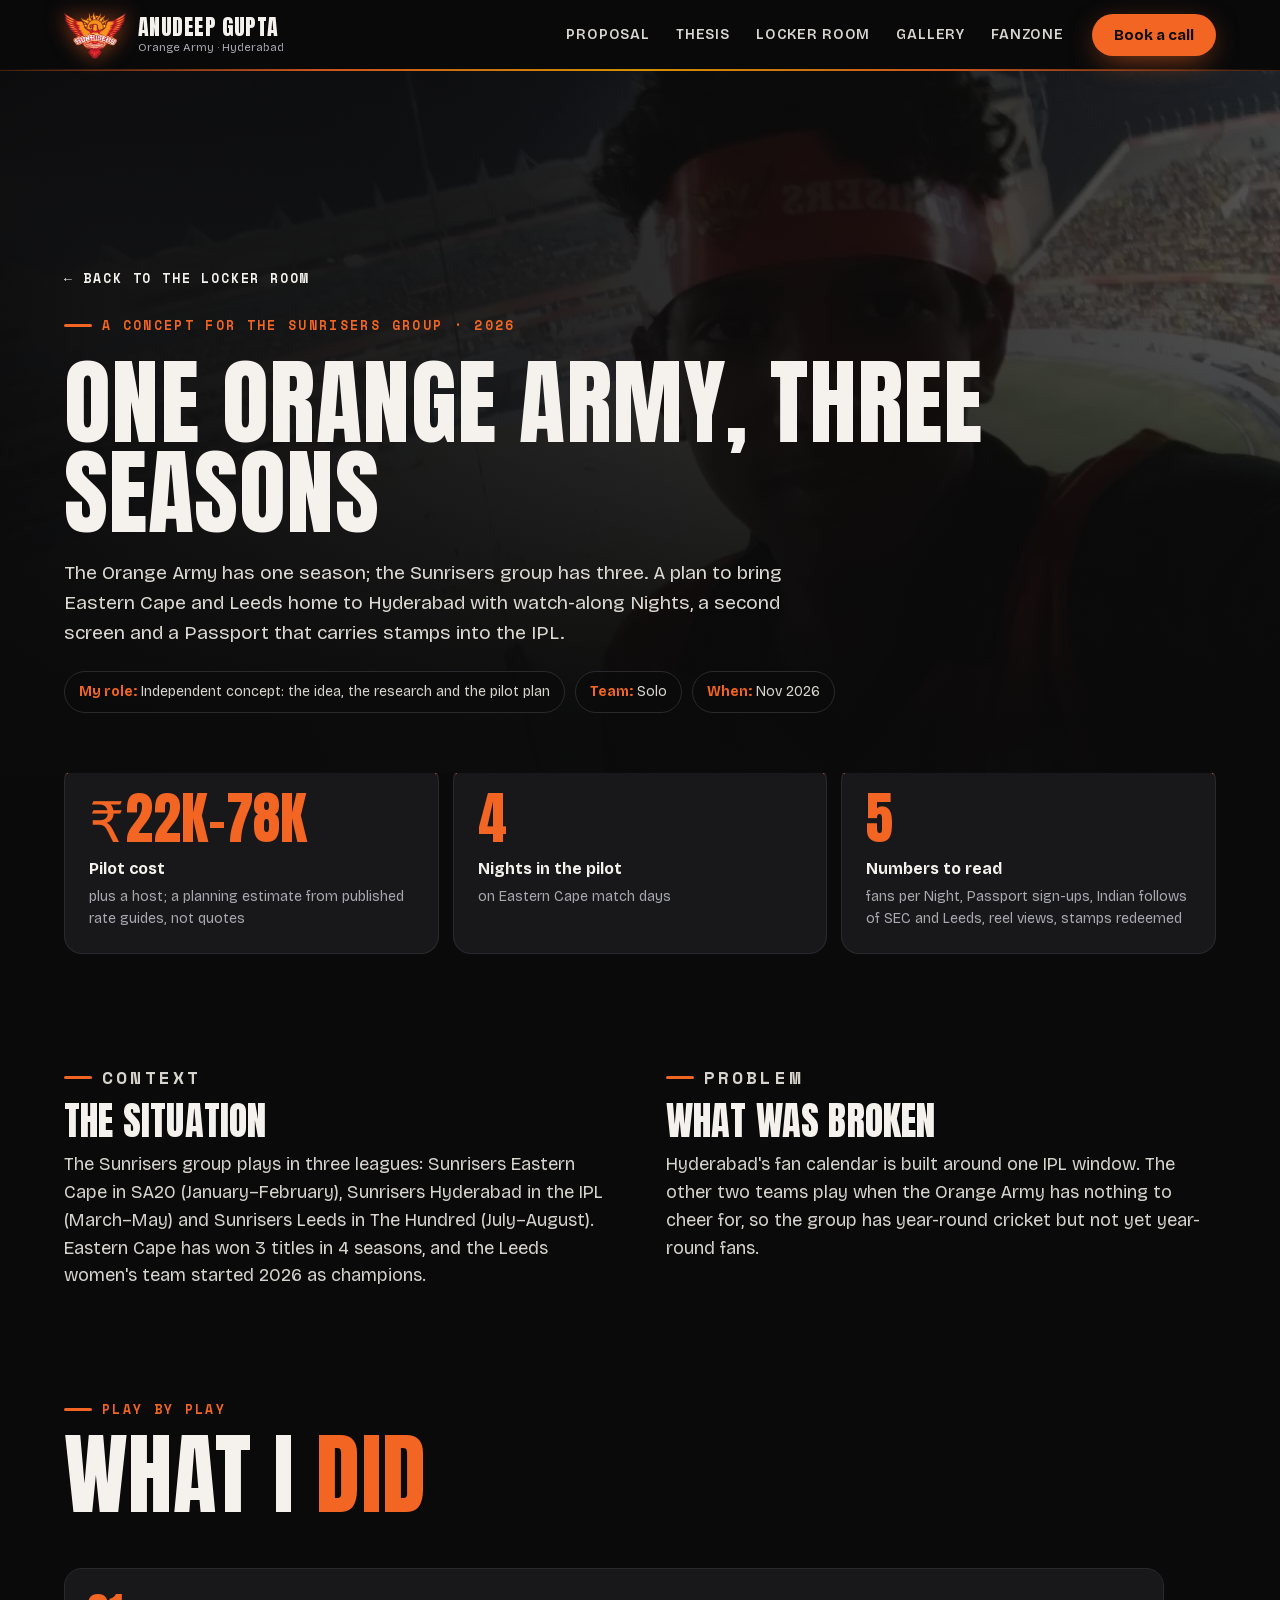
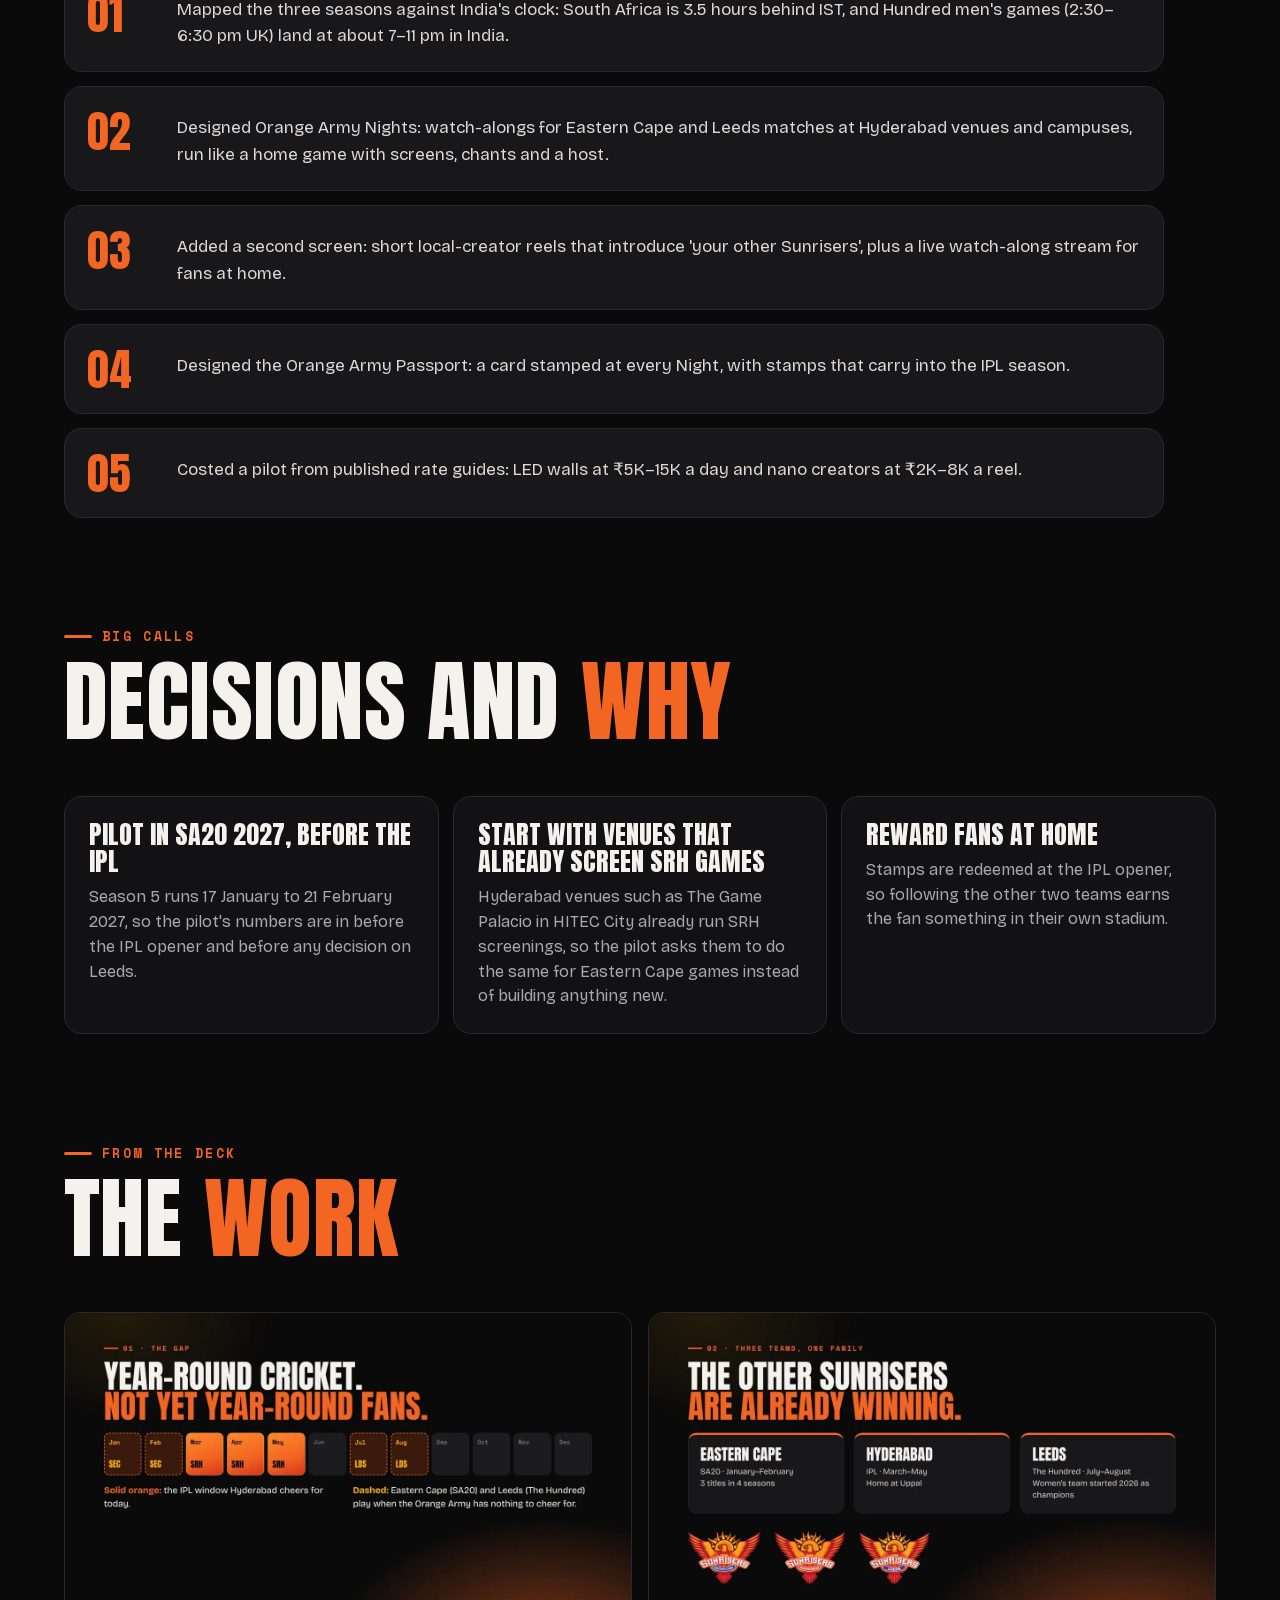
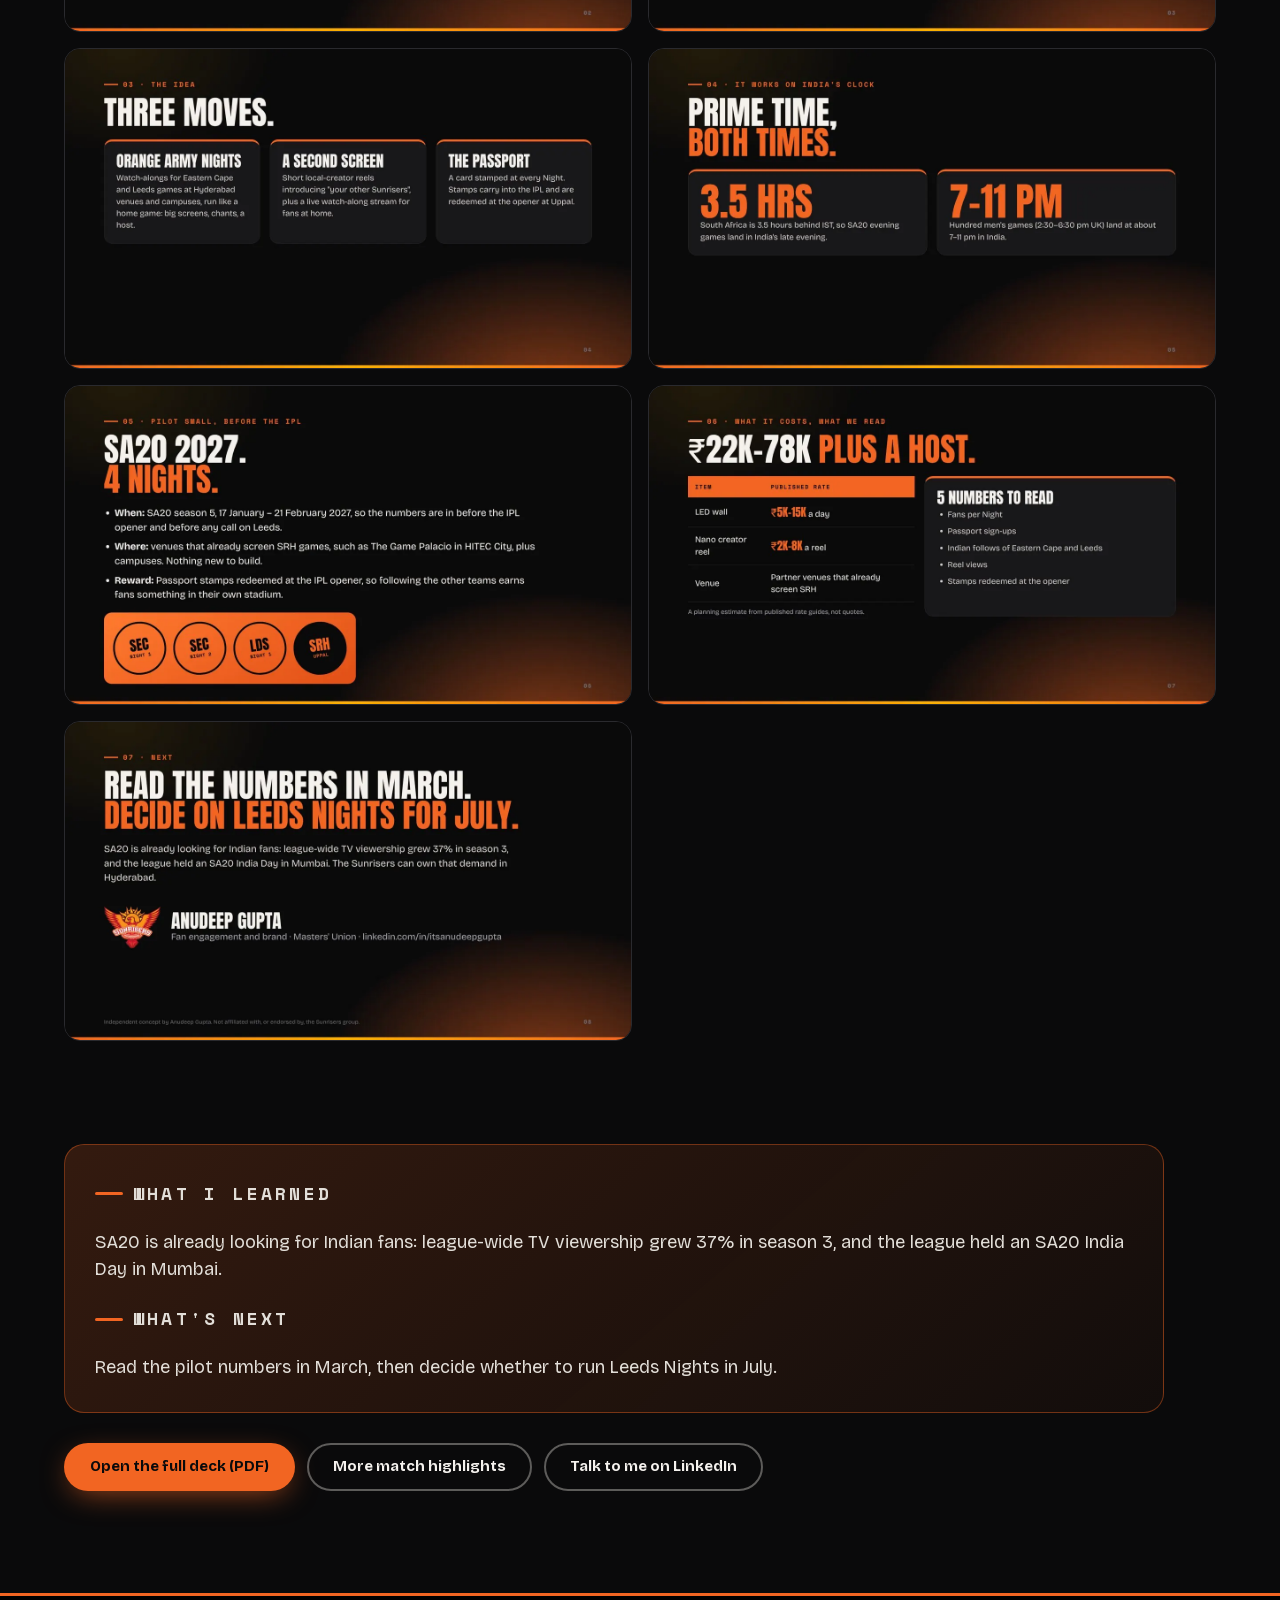
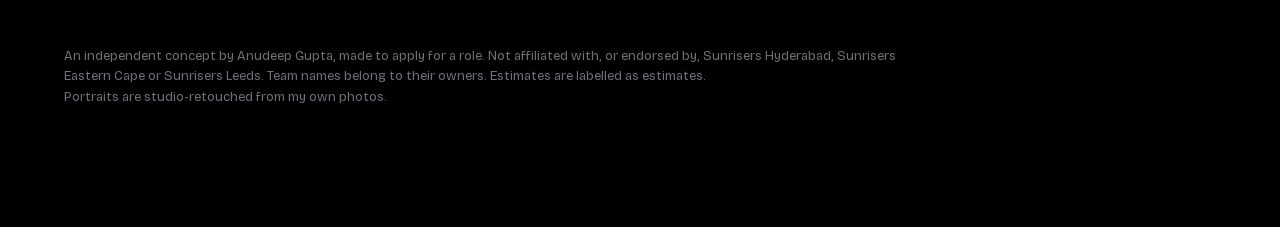
==== commit e2c7d724: "About me: mic photo with sunrise backdrop; footer notes portraits are retouched Co-Authored-By: Clau" ====
--- a/srh/case.html
+++ b/srh/case.html
@@ -11,7 +11,7 @@
 <meta name="theme-color" content="#0a0a0b">
 <link rel="preload" href="fonts/anton-latin.woff2" as="font" type="font/woff2" crossorigin>
 <link rel="stylesheet" href="fonts/fonts.css">
-<link rel="stylesheet" href="v3.css?v=1795715546">
+<link rel="stylesheet" href="v3.css?v=1795716501">
 <style>
 .c-hero{position:relative;min-height:78svh;display:flex;align-items:flex-end;padding:120px var(--pad) 60px;overflow:hidden;isolation:isolate}
 .c-hero-img{position:absolute;inset:0;z-index:-2}
@@ -85,7 +85,7 @@
     <div class="c-end"><a class="btn btn-fire" id="c-pdf" href="#" target="_blank" rel="noopener" hidden>Open the full deck (PDF)</a><a class="btn btn-ghost" href="index.html#room">More match highlights</a><a class="btn btn-ghost" href="https://www.linkedin.com/in/itsanudeepgupta/" target="_blank" rel="noopener">Talk to me on LinkedIn</a></div>
   </section>
 </main>
-<footer class="ft"><p class="ft-note">An independent concept by Anudeep Gupta, made to apply for a role. Not affiliated with, or endorsed by, Sunrisers Hyderabad, Sunrisers Eastern Cape or Sunrisers Leeds. Team names belong to their owners. Estimates are labelled as estimates.</p></footer>
+<footer class="ft"><p class="ft-note">An independent concept by Anudeep Gupta, made to apply for a role. Not affiliated with, or endorsed by, Sunrisers Hyderabad, Sunrisers Eastern Cape or Sunrisers Leeds. Team names belong to their owners. Estimates are labelled as estimates.</p><p class="ft-note ft-photo">Portraits are studio-retouched from my own photos.</p></footer>
 <script>
 (function(){
   'use strict';
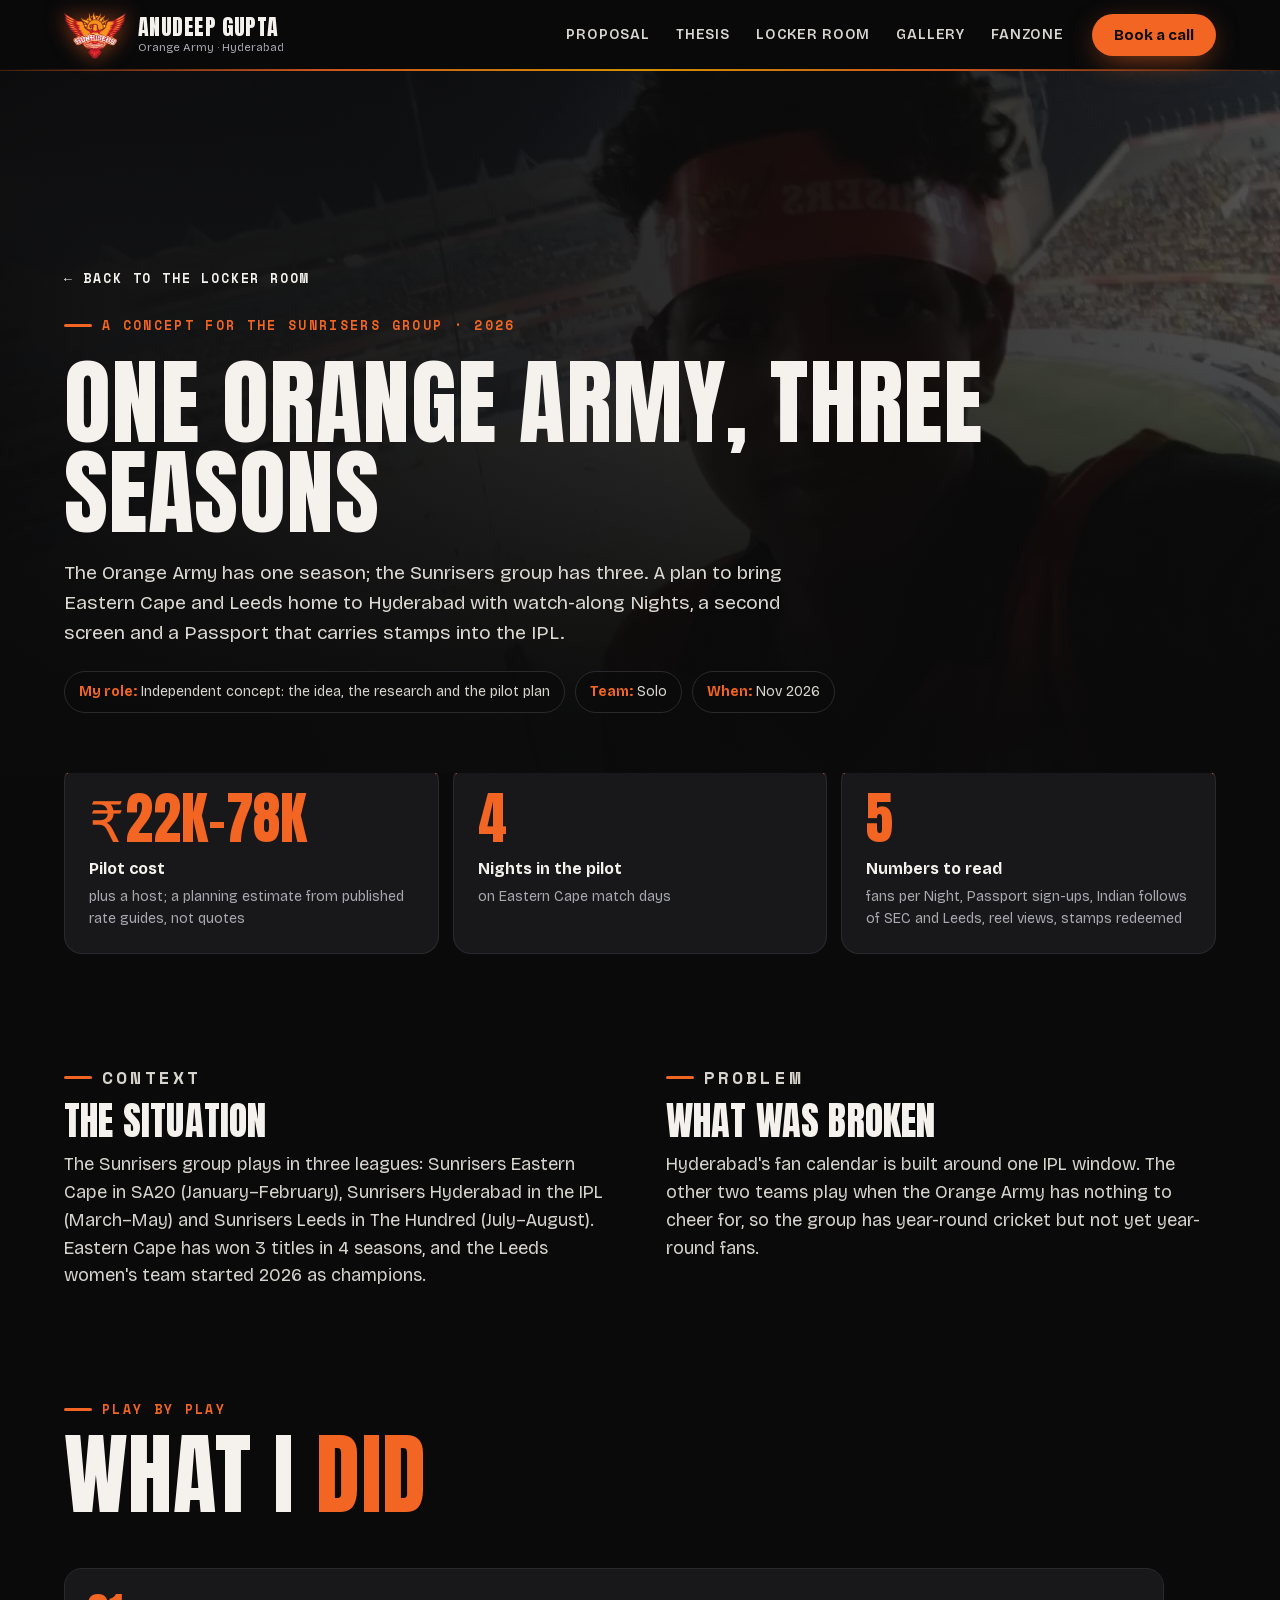
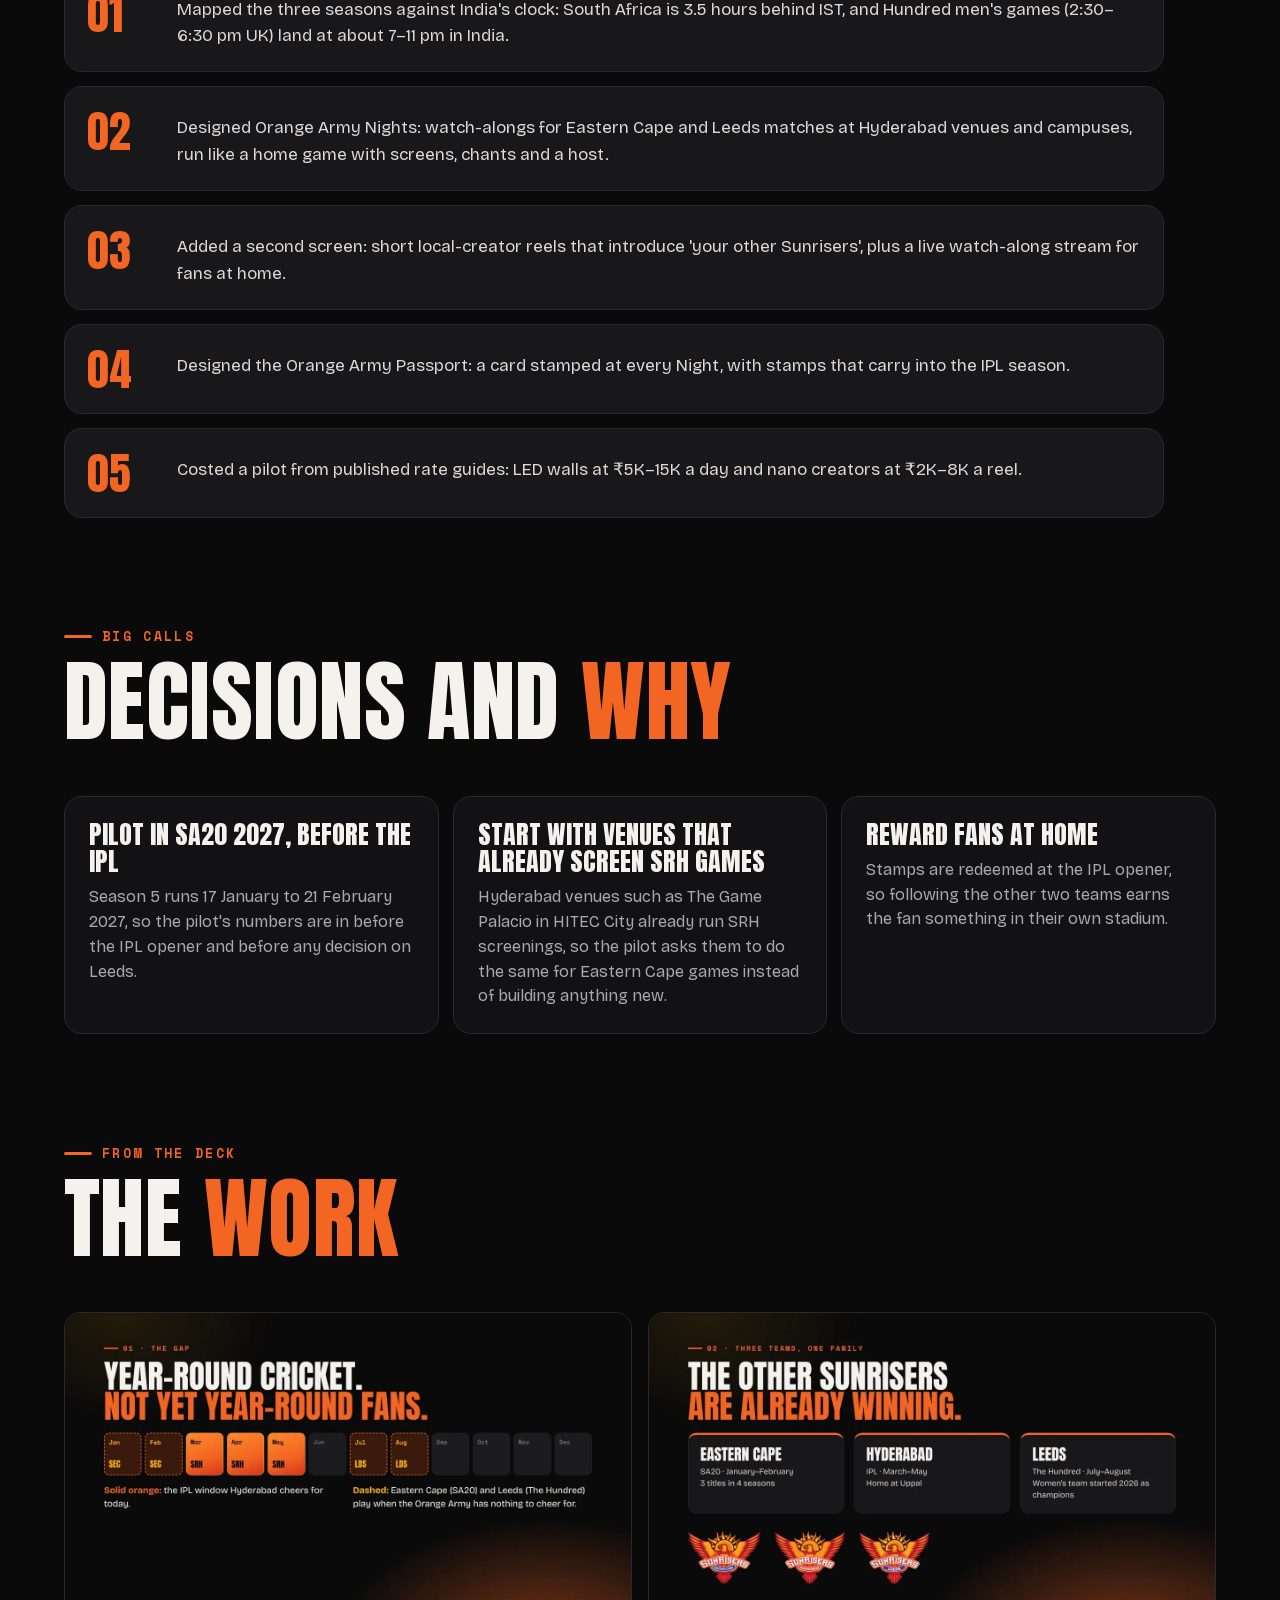
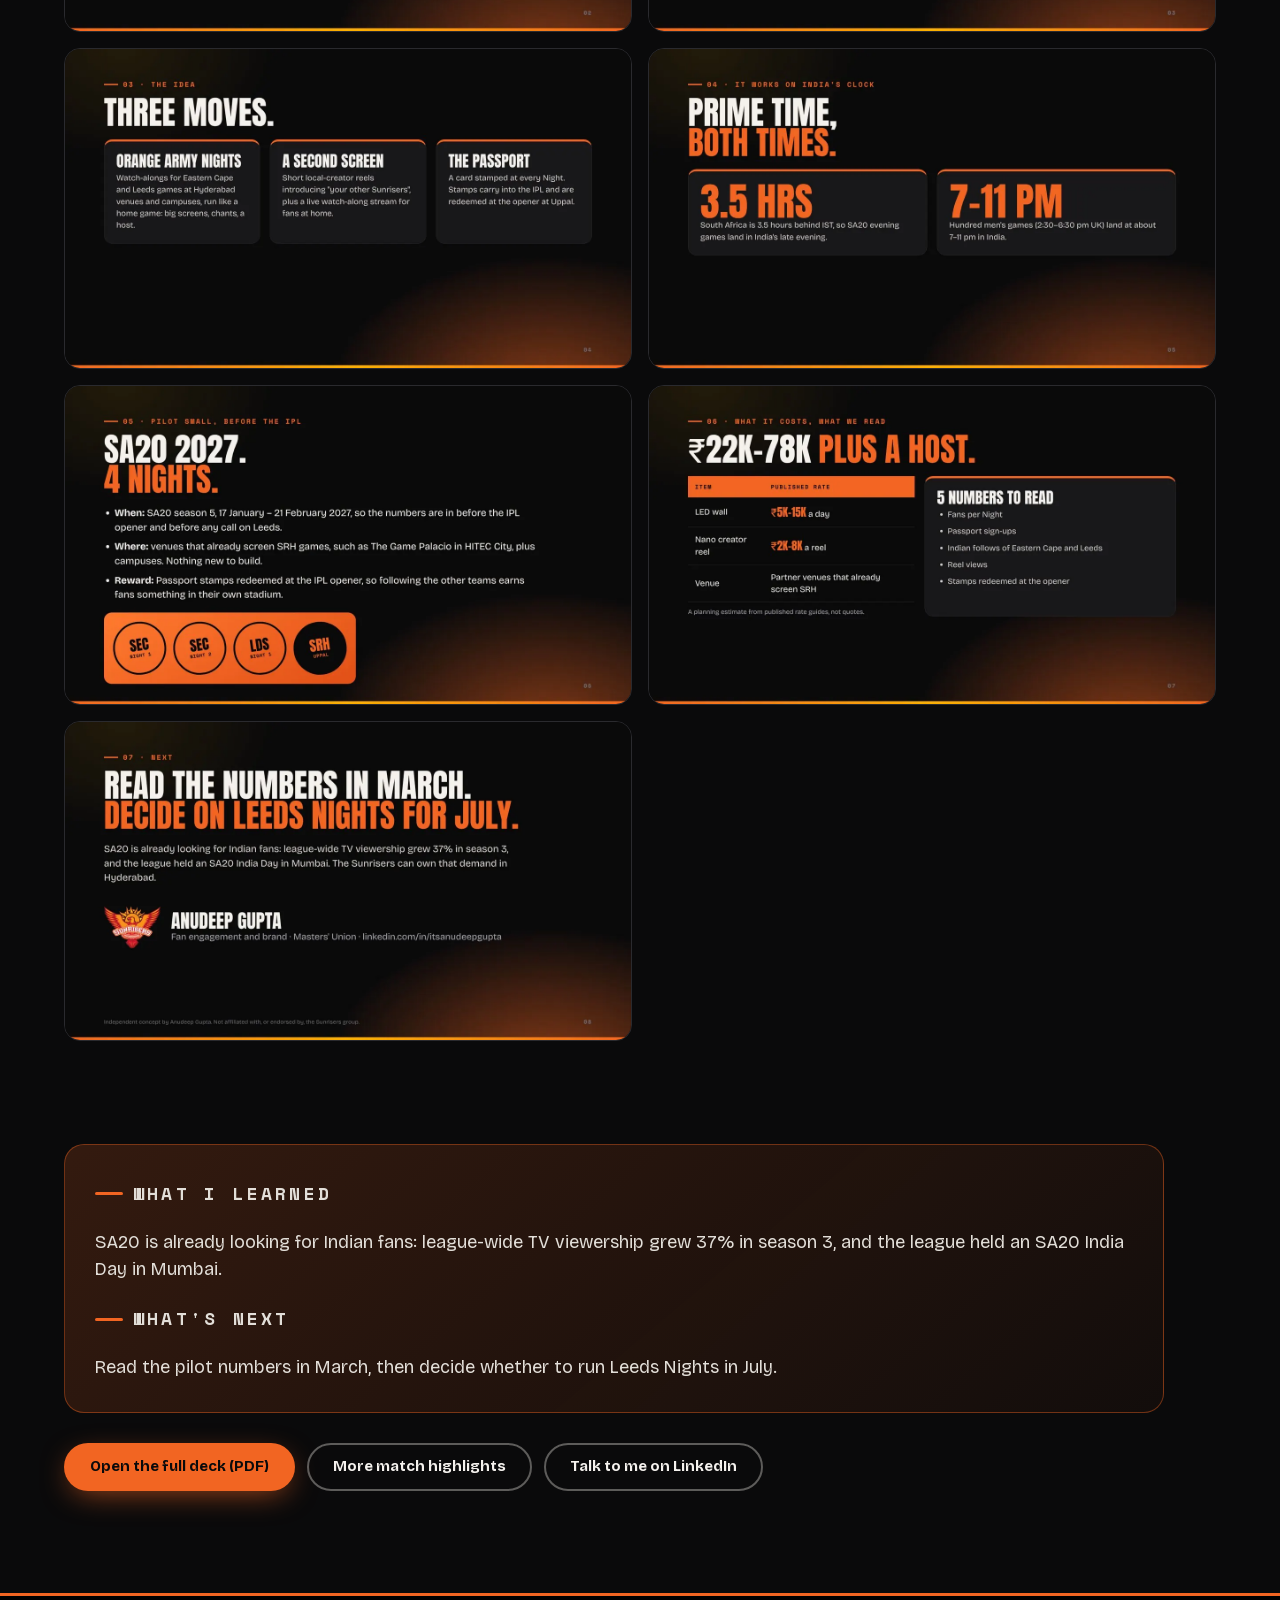
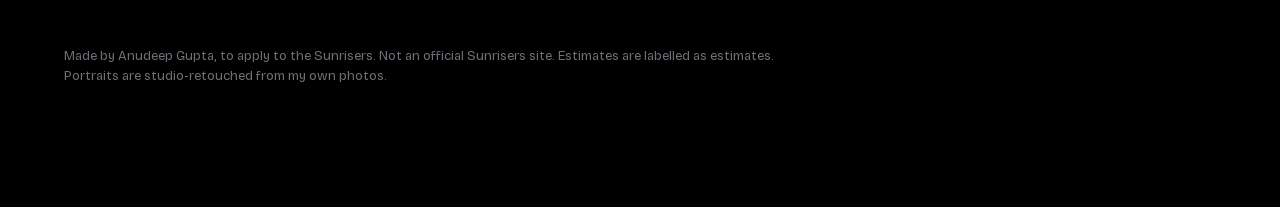
==== commit 3bc21504: "Footer line per review; esports year matches certificates (2020–21) Co-Authored-By: Claude Opus 5.5 " ====
--- a/srh/case.html
+++ b/srh/case.html
@@ -11,7 +11,7 @@
 <meta name="theme-color" content="#0a0a0b">
 <link rel="preload" href="fonts/anton-latin.woff2" as="font" type="font/woff2" crossorigin>
 <link rel="stylesheet" href="fonts/fonts.css">
-<link rel="stylesheet" href="v3.css?v=1795716501">
+<link rel="stylesheet" href="v3.css?v=1795719852">
 <style>
 .c-hero{position:relative;min-height:78svh;display:flex;align-items:flex-end;padding:120px var(--pad) 60px;overflow:hidden;isolation:isolate}
 .c-hero-img{position:absolute;inset:0;z-index:-2}
@@ -85,7 +85,7 @@
     <div class="c-end"><a class="btn btn-fire" id="c-pdf" href="#" target="_blank" rel="noopener" hidden>Open the full deck (PDF)</a><a class="btn btn-ghost" href="index.html#room">More match highlights</a><a class="btn btn-ghost" href="https://www.linkedin.com/in/itsanudeepgupta/" target="_blank" rel="noopener">Talk to me on LinkedIn</a></div>
   </section>
 </main>
-<footer class="ft"><p class="ft-note">An independent concept by Anudeep Gupta, made to apply for a role. Not affiliated with, or endorsed by, Sunrisers Hyderabad, Sunrisers Eastern Cape or Sunrisers Leeds. Team names belong to their owners. Estimates are labelled as estimates.</p><p class="ft-note ft-photo">Portraits are studio-retouched from my own photos.</p></footer>
+<footer class="ft"><p class="ft-note">Made by Anudeep Gupta, to apply to the Sunrisers. Not an official Sunrisers site. Estimates are labelled as estimates.</p><p class="ft-note ft-photo">Portraits are studio-retouched from my own photos.</p></footer>
 <script>
 (function(){
   'use strict';
--- a/srh/v3.css
+++ b/srh/v3.css
@@ -336,7 +336,7 @@
 .lot{max-width:440px;border-radius:22px;overflow:hidden;background:var(--or);color:#0a0a0b;box-shadow:0 40px 80px -30px rgba(242,101,34,.8);transform:rotate(-2deg)}
 .lot-photo{position:relative;aspect-ratio:4/4.3;background:#c4480f}
 .lot-photo img{width:100%;height:100%;object-fit:cover;object-position:50% 25%}
-.lot-tag{position:absolute;left:14px;top:14px;padding:7px 10px;border-radius:8px;background:#0a0a0b;color:var(--or)}
+.lot-tag{position:absolute;left:14px;bottom:14px;padding:7px 10px;border-radius:8px;background:#0a0a0b;color:var(--or)}
 .lot-body{padding:20px 22px 22px;display:flex;flex-direction:column;gap:4px}
 .lot-name{font:400 42px/.95 var(--disp);text-transform:uppercase}
 .lot-body>span{font-weight:700}
